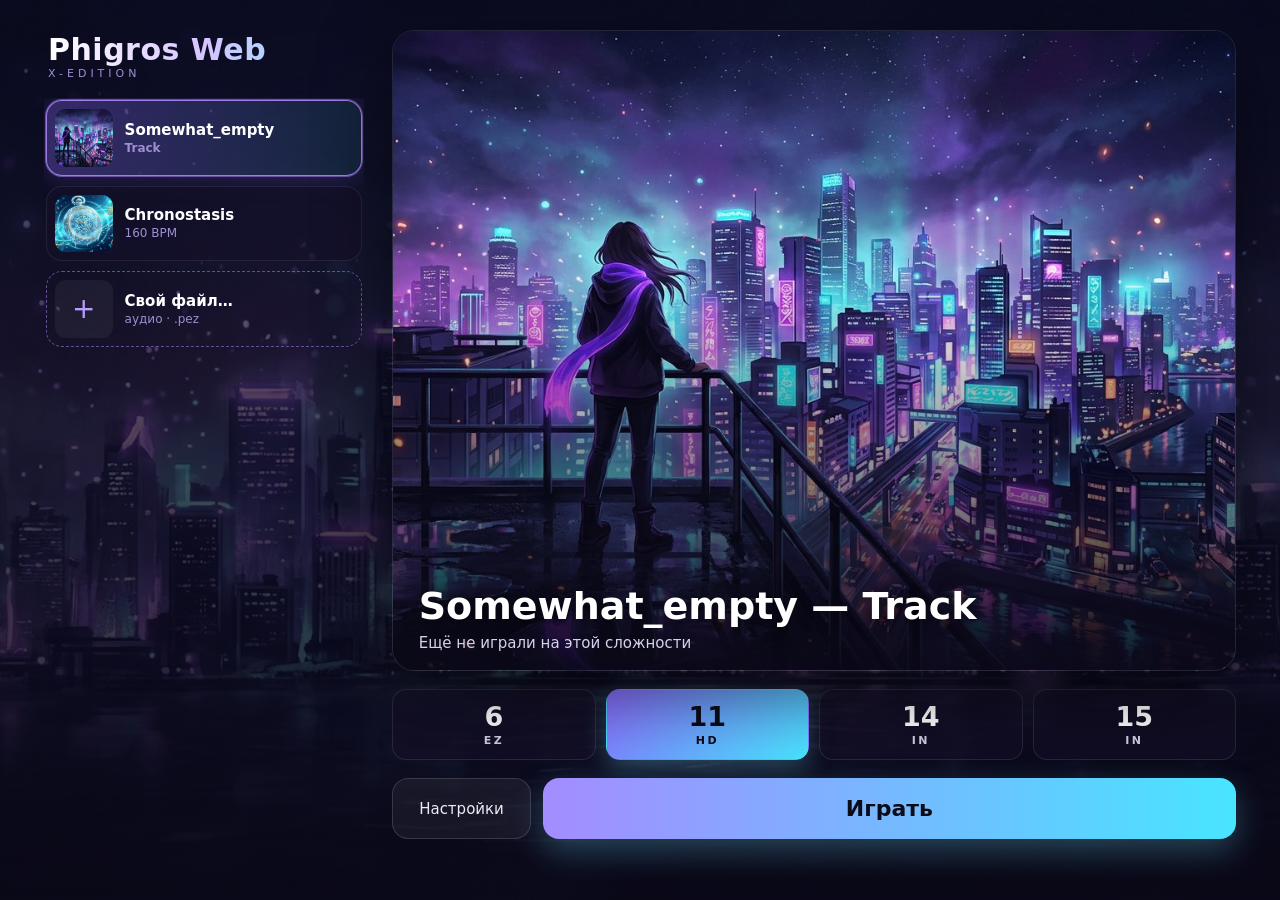
==== index.html @ 01b4811a "Импорт .pez с устройства: чарт из файла, обложка и название, одна сложность из файла" ====
<!DOCTYPE html>
<html lang="ru">
<head>
  <meta charset="utf-8">
  <meta name="viewport" content="width=device-width, initial-scale=1, maximum-scale=1, user-scalable=no, viewport-fit=cover">
  <meta name="theme-color" content="#0c0b18">
  <title>Phigros Web · X-Edition</title>
  <link rel="stylesheet" href="style.css">
</head>
<body>
  <canvas id="game"></canvas>

  <div id="hud">
    <div id="progress"></div>
    <button id="pause-btn" type="button" aria-label="Пауза">||</button>
    <div id="combo-box"><div id="combo">0</div><div id="combo-label">COMBO</div></div>
    <div id="score">0000000</div>
    <div id="track-name"></div>
    <div id="diff-name"></div>
  </div>

  <section id="menu" class="screen">
    <div class="m-wrap">
      <aside class="m-list">
        <div class="m-brand">
          <div class="m-title">Phigros Web</div>
          <div class="m-sub">X-Edition</div>
        </div>
        <div class="m-tracks">
          <button class="track-btn m-track" type="button" data-track="track">
            <img src="assets/cover-track.jpg" alt="">
            <span><b>Somewhat_empty</b><small>Track</small></span>
          </button>
          <button class="track-btn m-track" type="button" data-track="chrono">
            <img src="assets/cover-chrono.jpg" alt="">
            <span><b>Chronostasis</b><small>160 BPM</small></span>
          </button>
          <button id="custom-btn" class="m-track m-custom" type="button">
            <span class="m-plus">+</span>
            <span><b id="custom-name">Свой файл…</b><small>аудио · .pez</small></span>
          </button>
          <input id="file" type="file" accept="audio/mpeg,audio/mp4,audio/x-m4a,audio/ogg,audio/wav,audio/flac,audio/aac,.m4a,.mp3,.ogg,.wav,.flac,.pez" hidden>
        </div>
      </aside>

      <main class="m-main">
        <div class="m-card">
          <img id="menu-cover" alt="">
          <div class="m-card-info">
            <div id="menu-trackname" class="m-name"></div>
            <div id="menu-best" class="m-best"></div>
          </div>
        </div>
        <div class="m-diffs">
          <button class="diff-btn" type="button" data-diff="EZ"><b>6</b><span>EZ</span></button>
          <button class="diff-btn" type="button" data-diff="HD"><b>11</b><span>HD</span></button>
          <button class="diff-btn" type="button" data-diff="IN14"><b>14</b><span>IN</span></button>
          <button class="diff-btn" type="button" data-diff="IN15"><b>15</b><span>IN</span></button>
        </div>
        <div class="m-actions">
          <button id="settings-btn" class="m-ghost" type="button">Настройки</button>
          <button id="play-btn" class="m-play" type="button">Играть</button>
        </div>
        <div id="status"></div>
      </main>

      <aside id="settings" class="m-settings">
        <div class="m-set-head">
          <span>Настройки</span>
          <button id="settings-close" class="m-ghost" type="button">Готово</button>
        </div>
        <label class="slider">Скорость нот <span id="flow-val"></span>
          <input id="flow" type="range" min="0.6" max="1.8" step="0.1">
        </label>
        <label class="slider">Задержка звука <span id="offset-val"></span>
          <input id="offset" type="range" min="-150" max="150" step="5">
        </label>
        <div class="toggles">
          <label><input id="sfx" type="checkbox"> Звук ударов</label>
          <label><input id="rotation" type="checkbox"> Вращение линии</label>
          <label><input id="autoplay" type="checkbox"> AutoPlay (φ Демо)</label>
        </div>
      </aside>
    </div>
  </section>

  <section id="pause" class="screen hidden">
    <div class="panel small">
      <h2>Пауза</h2>
      <button id="resume" class="play" type="button">Продолжить</button>
      <button id="restart" class="chip wide" type="button">Переиграть</button>
      <button id="quit" class="chip wide" type="button">В меню</button>
    </div>
  </section>

  <section id="result" class="screen hidden">
    <div class="r-wrap">
      <div class="r-left">
        <img id="res-cover" alt="">
        <div id="res-track" class="r-track"></div>
      </div>
      <div class="r-right">
        <div class="r-top">
          <div id="res-rank">F</div>
          <div class="r-score-box">
            <div id="res-score">0000000</div>
            <div id="res-newbest" class="r-newbest"></div>
          </div>
        </div>
        <div class="r-stats">
          <div class="r-stat"><span>Accuracy</span><b id="res-acc">0.00%</b></div>
          <div class="r-stat"><span>Max Combo</span><b id="res-combo">0</b></div>
        </div>
        <div class="r-judge">
          <div><span>Perfect</span><b id="res-p">0</b></div>
          <div><span>Good</span><b id="res-g">0</b></div>
          <div><span>Bad</span><b id="res-b">0</b></div>
          <div><span>Miss</span><b id="res-m">0</b></div>
        </div>
        <div class="r-el"><span>Early <b id="res-early">0</b></span><span>Late <b id="res-late">0</b></span></div>
        <div class="r-actions">
          <button id="res-menu" class="m-ghost" type="button">В меню</button>
          <button id="res-replay" class="m-play" type="button">Переиграть</button>
        </div>
      </div>
    </div>
  </section>

  <section id="loading" class="screen hidden">
    <div class="panel small">
      <h2>Загрузка</h2>
      <div class="sub" id="load-track"></div>
      <div id="load-msg">Загрузка трека…</div>
      <div class="load-bar"><div id="load-fill"></div></div>
    </div>
  </section>
  <script src="game.js"></script>
</body>
</html>
---- style.css ----
*{box-sizing:border-box}
html,body{margin:0;height:100%;background:#0c0b18;color:#eee;font-family:system-ui,-apple-system,"Segoe UI",Roboto,sans-serif;overflow:hidden;-webkit-user-select:none;user-select:none;-webkit-tap-highlight-color:transparent}
.hidden{display:none !important}
#game{position:fixed;left:0;top:0;width:100vw;height:100vh;display:none;touch-action:none}
body.playing #game{display:block}
#hud{position:fixed;inset:0;display:none;pointer-events:none}
body.playing #hud{display:block}
#progress{position:absolute;left:0;top:0;height:4px;width:100%;background:linear-gradient(90deg,#b48cff,#48e5ff);transform-origin:left;transform:scaleX(0)}
#pause-btn{position:absolute;left:12px;top:14px;pointer-events:auto;width:44px;height:44px;border:0;border-radius:12px;background:rgba(255,255,255,.08);color:#fff;font-size:20px;font-weight:700;letter-spacing:-2px;cursor:pointer}
#combo-box{position:absolute;left:50%;top:14%;transform:translate(-50%,-50%);text-align:center;opacity:0;transition:opacity .2s}
#combo-box.show{opacity:1}
#combo{font-size:54px;font-weight:800;color:#fff;text-shadow:0 0 14px rgba(72,229,255,.6)}
#combo-label{font-size:12px;letter-spacing:4px;color:#bfc7ff}
#score{position:absolute;right:14px;top:12px;font-variant-numeric:tabular-nums;font-size:24px;font-weight:700;color:#fff}
#track-name{position:absolute;left:14px;bottom:12px;font-size:14px;color:#d8d8f0}
#diff-name{position:absolute;right:14px;bottom:12px;font-size:14px;color:#ececff;font-weight:600}
.screen{position:fixed;inset:0;display:flex;padding:16px;overflow-y:auto;background:linear-gradient(rgba(10,8,22,.55),rgba(10,8,22,.88)),url(assets/bg.jpg) center/cover no-repeat}
#pause{background:rgba(8,7,16,.72)}
.panel{margin:auto;width:100%;max-width:420px;background:rgba(255,255,255,.05);border:1px solid rgba(180,140,255,.25);border-radius:20px;padding:20px;backdrop-filter:blur(8px)}
.panel.small{max-width:300px;text-align:center}
h1{margin:0;font-size:30px;letter-spacing:1px}
h2{margin:0 0 12px}
.sub{margin:4px 0 16px;color:#b9a6ff;font-size:14px}
.block{margin:14px 0}
.label{font-size:12px;letter-spacing:2px;text-transform:uppercase;color:#9d8fd0;margin-bottom:8px}
.row{display:flex;flex-wrap:wrap;gap:8px}
.chip{background:rgba(255,255,255,.08);color:#eee;border:1px solid rgba(255,255,255,.14);border-radius:999px;padding:9px 14px;font-size:14px;cursor:pointer}
.chip.on{background:#b48cff;color:#120c24;border-color:#b48cff;font-weight:700}
.chip.wide{display:block;width:100%;margin-top:8px}
.play{display:block;width:100%;margin-top:16px;padding:14px;border:0;border-radius:14px;background:linear-gradient(90deg,#8f6bff,#48e5ff);color:#0c0b18;font-size:17px;font-weight:800;cursor:pointer}
.play:disabled{opacity:.5}
.slider{display:block;margin:10px 0;font-size:14px;color:#ddd}
.slider span{float:right;color:#b9a6ff}
.slider input{display:block;width:100%;margin-top:6px}
.toggles label{display:block;margin:8px 0;font-size:15px}
#status{min-height:20px;margin-top:10px;font-size:13px;color:#ffe07d;text-align:center}
.grid{display:grid;grid-template-columns:1fr auto;gap:6px 12px;margin:14px 0;font-size:15px}
.grid div:nth-child(odd){color:#9d8fd0}
.grid div:nth-child(even){text-align:right;font-variant-numeric:tabular-nums}
#res-track{text-align:center}
#res-rank{font-size:90px;font-weight:900;text-align:center;line-height:1.1;text-shadow:0 0 24px rgba(255,255,255,.3)}
#res-score{text-align:center;font-size:30px;font-weight:800;font-variant-numeric:tabular-nums}

.load-bar{margin-top:14px;height:6px;border-radius:3px;background:rgba(255,255,255,.12);overflow:hidden}
#load-fill{height:100%;width:0;background:linear-gradient(90deg,#a98bff,#48e5ff);transition:width .35s ease}

.panel{position:relative;max-width:520px;padding:28px 28px 24px;border-radius:22px;background:linear-gradient(160deg,rgba(30,24,58,.82),rgba(12,10,26,.86));box-shadow:0 30px 80px rgba(0,0,0,.55),inset 0 1px 0 rgba(255,255,255,.07);backdrop-filter:blur(12px);-webkit-backdrop-filter:blur(12px);border:0}
.panel::before{content:"";position:absolute;inset:0;border-radius:22px;padding:1px;background:linear-gradient(135deg,rgba(180,140,255,.75),rgba(72,229,255,.12) 50%,rgba(180,140,255,.45));-webkit-mask:linear-gradient(#000 0 0) content-box,linear-gradient(#000 0 0);-webkit-mask-composite:xor;mask-composite:exclude;pointer-events:none}
.panel.small{max-width:340px}
h1{font-size:34px;font-weight:800;letter-spacing:.5px;background:linear-gradient(90deg,#ffffff,#d6c4ff 50%,#7fe9ff);-webkit-background-clip:text;background-clip:text;color:transparent}
.sub{margin:2px 0 18px;font-size:11px;letter-spacing:3px;text-transform:uppercase;color:#9d8fd0}
.label{margin-bottom:10px;font-size:11px;letter-spacing:2.5px;color:#8f80c4}
.track-btn{display:block;width:100%;text-align:left;padding:12px 16px;border-radius:14px;background:rgba(255,255,255,.04);border:1px solid rgba(255,255,255,.1);font-size:15px;color:#e8e6f5;transition:background .18s,border-color .18s,transform .12s}
.track-btn:hover{background:rgba(255,255,255,.08)}
.track-btn.on{background:linear-gradient(90deg,rgba(143,107,255,.38),rgba(72,229,255,.12));border-color:rgba(180,140,255,.85);color:#fff;font-weight:700;box-shadow:0 0 22px rgba(143,107,255,.22)}
.row{gap:10px}
#custom-btn{background:transparent;border-style:dashed;border-color:rgba(180,140,255,.5);color:#cfc2ff}
.diff-btn{flex:1 1 0;min-width:0;padding:11px 6px;border-radius:12px;text-align:center;font-weight:600;background:rgba(255,255,255,.05);border:1px solid rgba(255,255,255,.1)}
.diff-btn.on{background:linear-gradient(90deg,#9b7bff,#6fe3ff);border-color:transparent;color:#0c0b18;font-weight:800;box-shadow:0 6px 20px rgba(111,227,255,.25)}
.chip.on{background:linear-gradient(90deg,#9b7bff,#6fe3ff);color:#0c0b18}
.slider{margin:14px 0 12px;font-size:14px;color:#d7d3ea}
.slider span{font-weight:700;font-variant-numeric:tabular-nums}
input[type=range]{-webkit-appearance:none;appearance:none;height:6px;border-radius:3px;background:rgba(255,255,255,.14);outline:none;margin-top:12px;cursor:pointer}
input[type=range]::-webkit-slider-thumb{-webkit-appearance:none;appearance:none;width:18px;height:18px;border-radius:50%;background:#fff;box-shadow:0 0 0 4px rgba(143,107,255,.35),0 2px 8px rgba(0,0,0,.4)}
input[type=range]::-moz-range-thumb{width:18px;height:18px;border:0;border-radius:50%;background:#fff;box-shadow:0 0 0 4px rgba(143,107,255,.35)}
input[type=range]:focus-visible{box-shadow:0 0 0 3px rgba(111,227,255,.5)}
.toggles label{display:flex;align-items:center;gap:12px;margin:12px 0;font-size:15px;color:#e4e0f5;cursor:pointer}
.toggles input[type=checkbox]{-webkit-appearance:none;appearance:none;position:relative;flex:0 0 auto;width:44px;height:24px;margin:0;border-radius:12px;background:rgba(255,255,255,.16);cursor:pointer;transition:background .2s}
.toggles input[type=checkbox]::before{content:"";position:absolute;top:3px;left:3px;width:18px;height:18px;border-radius:50%;background:#fff;box-shadow:0 2px 6px rgba(0,0,0,.35);transition:transform .2s}
.toggles input[type=checkbox]:checked{background:linear-gradient(90deg,#8f6bff,#48e5ff)}
.toggles input[type=checkbox]:checked::before{transform:translateX(20px)}
.play{margin-top:20px;padding:16px;border-radius:16px;font-size:17px;letter-spacing:.5px;box-shadow:0 12px 32px rgba(111,227,255,.28),0 0 0 1px rgba(255,255,255,.08) inset;transition:transform .12s,filter .15s,box-shadow .2s}
.play:hover{filter:brightness(1.07);box-shadow:0 14px 40px rgba(111,227,255,.38)}
.play:active{transform:translateY(1px) scale(.99)}
button:focus-visible,input:focus-visible{outline:2px solid #6fe3ff;outline-offset:2px}
#status{font-size:13px}
.screen{padding:20px}

#menu,#result{padding:0}
#menu .m-wrap{position:relative;display:flex;gap:clamp(12px,2.2vw,30px);width:100%;height:100%;padding:clamp(14px,3.4vh,30px) clamp(16px,3.6vw,44px);box-sizing:border-box;min-height:0}
.m-list{flex:0 0 clamp(210px,25vw,330px);display:flex;flex-direction:column;gap:12px;min-height:0}
.m-brand{padding:2px 4px 6px}
.m-title{font-size:clamp(22px,2.6vw,30px);font-weight:800;letter-spacing:.5px;background:linear-gradient(90deg,#ffffff,#d6c4ff 50%,#7fe9ff);-webkit-background-clip:text;background-clip:text;color:transparent}
.m-sub{font-size:11px;letter-spacing:4px;text-transform:uppercase;color:#9d8fd0}
.m-tracks{display:flex;flex-direction:column;gap:10px;overflow-y:auto;min-height:0;padding:2px}
.m-track{display:flex;align-items:center;gap:12px;width:100%;padding:8px;border-radius:16px;text-align:left;font:inherit;color:#e8e6f5;background:rgba(20,16,40,.6);border:1px solid rgba(255,255,255,.08);cursor:pointer;transition:border-color .2s,box-shadow .2s,background .2s}
.m-track img{width:clamp(52px,6.4vh,68px);height:clamp(52px,6.4vh,68px);flex:0 0 auto;object-fit:cover;border-radius:11px}
.m-track b{display:block;font-size:15px;font-weight:700;color:#fff}
.m-track small{display:block;margin-top:2px;font-size:12px;color:#9d8fd0}
.m-track.on{border-color:rgba(180,140,255,.85);box-shadow:0 0 0 1px rgba(180,140,255,.5),0 0 26px rgba(143,107,255,.28);background:linear-gradient(90deg,rgba(143,107,255,.32),rgba(72,229,255,.1))}
.m-custom{border-style:dashed;border-color:rgba(180,140,255,.45);background:transparent}
.m-plus{width:clamp(52px,6.4vh,68px);height:clamp(52px,6.4vh,68px);flex:0 0 auto;display:flex;align-items:center;justify-content:center;border-radius:11px;font-size:28px;color:#b89cff;background:rgba(255,255,255,.05)}
.m-main{flex:1;min-width:0;display:flex;flex-direction:column;gap:clamp(10px,2vh,18px);min-height:0}
.m-card{position:relative;flex:1 1 auto;min-height:90px;border-radius:22px;overflow:hidden;border:1px solid rgba(255,255,255,.1);box-shadow:0 24px 70px rgba(0,0,0,.5)}
.m-card>img{position:absolute;inset:0;width:100%;height:100%;object-fit:cover}
.m-card::after{content:"";position:absolute;inset:0;background:linear-gradient(180deg,rgba(10,8,22,0) 38%,rgba(10,8,22,.92) 100%)}
.m-card-info{position:absolute;left:clamp(14px,2vw,26px);right:clamp(14px,2vw,26px);bottom:clamp(12px,2vh,20px);z-index:1}
.m-name{font-size:clamp(22px,3.2vw,38px);font-weight:800;color:#fff;text-shadow:0 2px 18px rgba(0,0,0,.6);line-height:1.15}
.m-best{margin-top:6px;font-size:clamp(12px,1.6vw,15px);color:#d6d2ea;font-variant-numeric:tabular-nums}
.m-diffs{display:flex;gap:10px}
.m-diffs .diff-btn{flex:1 1 0;display:flex;flex-direction:column;align-items:center;gap:2px;padding:clamp(8px,1.4vh,12px) 6px;border-radius:14px;background:rgba(20,16,40,.6);border:1px solid rgba(255,255,255,.1);color:#cfcde0;cursor:pointer;font:inherit}
.m-diffs .diff-btn b{font-size:clamp(20px,3vh,28px);font-weight:800;color:#fff;line-height:1.1}
.m-diffs .diff-btn span{font-size:11px;letter-spacing:2.5px;font-weight:700}
.m-diffs .diff-btn.on{background:linear-gradient(135deg,#8a6cff,#48e5ff);border-color:transparent;color:#0c0b18;box-shadow:0 8px 24px rgba(111,227,255,.28)}
.m-diffs .diff-btn.on b{color:#0c0b18}
.m-actions{display:flex;gap:12px;align-items:stretch}
.m-play{flex:1;padding:clamp(12px,2.2vh,18px);border:0;border-radius:16px;font:inherit;font-size:clamp(17px,2.2vw,22px);font-weight:800;color:#0c0b18;background:linear-gradient(90deg,#a48cff,#48e5ff);box-shadow:0 12px 32px rgba(111,227,255,.28);cursor:pointer}
.m-play:disabled{opacity:.55}
.m-ghost{flex:0 0 auto;padding:0 clamp(16px,2.2vw,26px);border-radius:16px;border:1px solid rgba(255,255,255,.14);background:rgba(255,255,255,.05);color:#ececf5;font:inherit;font-size:15px;cursor:pointer}
#menu #status{min-height:1em;margin:0;font-size:13px;color:#ffb3c1}
.m-settings{position:absolute;top:0;right:0;bottom:0;width:min(380px,82%);display:none;flex-direction:column;gap:14px;padding:clamp(18px,3vh,28px) 24px;overflow-y:auto;background:rgba(14,11,28,.97);border-left:1px solid rgba(180,140,255,.22);box-shadow:-20px 0 60px rgba(0,0,0,.5);z-index:5}
#menu.settings-open .m-settings{display:flex}
.m-set-head{display:flex;justify-content:space-between;align-items:center;font-size:20px;font-weight:800;color:#fff;margin-bottom:6px}
.m-settings .slider{margin:6px 0}
.m-settings .toggles label{margin:10px 0}
#result .r-wrap{display:flex;gap:clamp(16px,3vw,44px);width:100%;height:100%;padding:clamp(14px,3.4vh,30px) clamp(16px,3.6vw,44px);box-sizing:border-box;min-height:0}
.r-left{position:relative;flex:0 0 clamp(260px,42%,560px);min-height:0;border-radius:22px;overflow:hidden;border:1px solid rgba(255,255,255,.1);box-shadow:0 24px 70px rgba(0,0,0,.5)}
.r-left>img{position:absolute;inset:0;width:100%;height:100%;object-fit:cover}
.r-left::after{content:"";position:absolute;inset:0;background:linear-gradient(180deg,rgba(10,8,22,0) 45%,rgba(10,8,22,.9) 100%)}
#result .r-track{position:absolute;left:clamp(14px,2vw,26px);right:clamp(14px,2vw,26px);bottom:clamp(12px,2vh,20px);z-index:1;font-size:clamp(18px,2.6vw,30px);font-weight:800;color:#fff;line-height:1.2;text-shadow:0 2px 16px rgba(0,0,0,.6)}
.r-right{flex:1;min-width:0;display:flex;flex-direction:column;justify-content:center;gap:clamp(10px,2.2vh,18px)}
.r-top{display:flex;align-items:center;gap:clamp(16px,3vw,40px)}
#result #res-rank{flex:0 0 auto;font-size:clamp(70px,20vh,150px);font-weight:900;line-height:.92;text-align:center;text-shadow:0 0 34px currentColor}
.r-score-box{min-width:0}
#result #res-score{font-size:clamp(30px,7.4vh,68px);font-weight:800;color:#fff;font-variant-numeric:tabular-nums;line-height:1;text-align:left}
.r-newbest{margin-top:8px;font-size:clamp(11px,1.5vw,14px);letter-spacing:1px;color:#9ef0ff;font-variant-numeric:tabular-nums}
.r-stats{display:grid;grid-template-columns:1fr 1fr;gap:10px}
.r-stat{display:flex;justify-content:space-between;align-items:center;padding:clamp(8px,1.6vh,14px) 16px;border-radius:14px;background:rgba(20,16,40,.7);border:1px solid rgba(255,255,255,.08)}
.r-stat span{font-size:14px;color:#b9b7cc}
.r-stat b{font-size:clamp(18px,3vh,24px);color:#fff;font-variant-numeric:tabular-nums}
.r-judge{display:grid;grid-template-columns:repeat(4,1fr);gap:10px}
.r-judge div{padding:clamp(7px,1.4vh,12px) 6px;text-align:center;border-radius:14px;background:rgba(20,16,40,.7);border:1px solid rgba(255,255,255,.08)}
.r-judge span{display:block;font-size:11px;letter-spacing:1.5px;text-transform:uppercase;color:#9d8fd0}
.r-judge b{font-size:clamp(18px,3vh,24px);color:#fff;font-variant-numeric:tabular-nums}
.r-el{display:flex;gap:20px;font-size:14px;color:#b9b7cc}
.r-el b{color:#fff;font-variant-numeric:tabular-nums}
.r-actions{display:flex;gap:12px;align-items:stretch}
@media (orientation:portrait){
  #menu .m-wrap,#result .r-wrap{flex-direction:column;overflow-y:auto}
  .m-list{flex:0 0 auto}
  .m-tracks{flex-direction:row;overflow-x:auto}
  .m-track{width:auto;min-width:200px}
  .m-card{min-height:200px}
  .r-left{flex:0 0 auto;height:34vh}
  .m-settings{width:100%}
}
.diff-btn:disabled{opacity:.35;pointer-events:none}
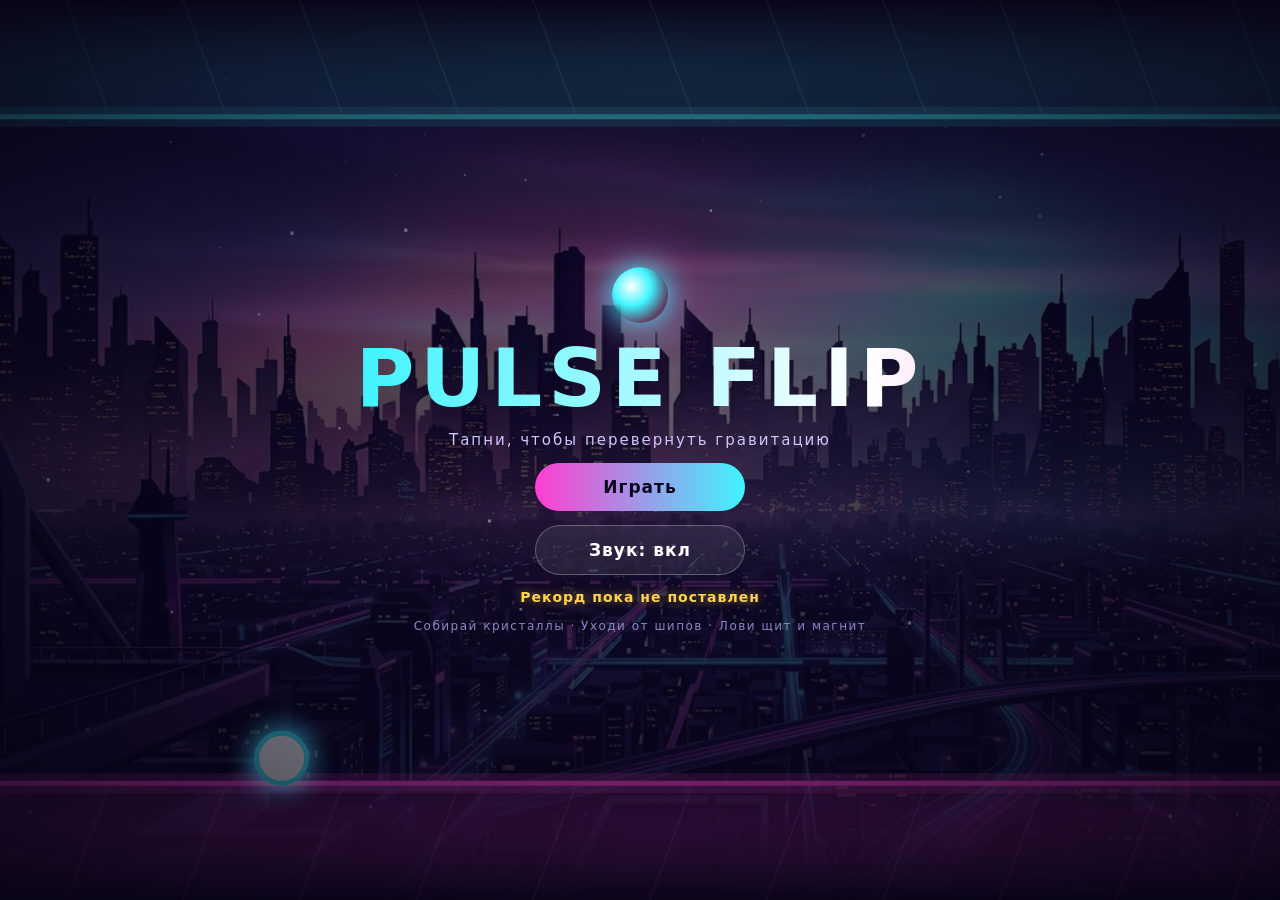
==== commit 42ce9690: "Новая игра Pulse Flip: гравитационный раннер, частицы и звук; сборка APK и Pages без .pez" ====
--- a/index.html
+++ b/index.html
@@ -2,138 +2,65 @@
 <html lang="ru">
 <head>
   <meta charset="utf-8">
-  <meta name="viewport" content="width=device-width, initial-scale=1, maximum-scale=1, user-scalable=no, viewport-fit=cover">
-  <meta name="theme-color" content="#0c0b18">
-  <title>Phigros Web · X-Edition</title>
+  <meta name="viewport" content="width=device-width, initial-scale=1, viewport-fit=cover, user-scalable=no">
+  <meta name="theme-color" content="#0b0620">
+  <title>Pulse Flip</title>
   <link rel="stylesheet" href="style.css">
 </head>
 <body>
-  <canvas id="game"></canvas>
+  <div id="app">
+    <canvas id="game"></canvas>
 
-  <div id="hud">
-    <div id="progress"></div>
-    <button id="pause-btn" type="button" aria-label="Пауза">||</button>
-    <div id="combo-box"><div id="combo">0</div><div id="combo-label">COMBO</div></div>
-    <div id="score">0000000</div>
-    <div id="track-name"></div>
-    <div id="diff-name"></div>
-  </div>
-
-  <section id="menu" class="screen">
-    <div class="m-wrap">
-      <aside class="m-list">
-        <div class="m-brand">
-          <div class="m-title">Phigros Web</div>
-          <div class="m-sub">X-Edition</div>
-        </div>
-        <div class="m-tracks">
-          <button class="track-btn m-track" type="button" data-track="track">
-            <img src="assets/cover-track.jpg" alt="">
-            <span><b>Somewhat_empty</b><small>Track</small></span>
-          </button>
-          <button class="track-btn m-track" type="button" data-track="chrono">
-            <img src="assets/cover-chrono.jpg" alt="">
-            <span><b>Chronostasis</b><small>160 BPM</small></span>
-          </button>
-          <button id="custom-btn" class="m-track m-custom" type="button">
-            <span class="m-plus">+</span>
-            <span><b id="custom-name">Свой файл…</b><small>аудио · .pez</small></span>
-          </button>
-          <input id="file" type="file" accept="audio/mpeg,audio/mp4,audio/x-m4a,audio/ogg,audio/wav,audio/flac,audio/aac,.m4a,.mp3,.ogg,.wav,.flac,.pez" hidden>
-        </div>
-      </aside>
-
-      <main class="m-main">
-        <div class="m-card">
-          <img id="menu-cover" alt="">
-          <div class="m-card-info">
-            <div id="menu-trackname" class="m-name"></div>
-            <div id="menu-best" class="m-best"></div>
-          </div>
-        </div>
-        <div class="m-diffs">
-          <button class="diff-btn" type="button" data-diff="EZ"><b>6</b><span>EZ</span></button>
-          <button class="diff-btn" type="button" data-diff="HD"><b>11</b><span>HD</span></button>
-          <button class="diff-btn" type="button" data-diff="IN14"><b>14</b><span>IN</span></button>
-          <button class="diff-btn" type="button" data-diff="IN15"><b>15</b><span>IN</span></button>
-        </div>
-        <div class="m-actions">
-          <button id="settings-btn" class="m-ghost" type="button">Настройки</button>
-          <button id="play-btn" class="m-play" type="button">Играть</button>
-        </div>
-        <div id="status"></div>
-      </main>
-
-      <aside id="settings" class="m-settings">
-        <div class="m-set-head">
-          <span>Настройки</span>
-          <button id="settings-close" class="m-ghost" type="button">Готово</button>
-        </div>
-        <label class="slider">Скорость нот <span id="flow-val"></span>
-          <input id="flow" type="range" min="0.6" max="1.8" step="0.1">
-        </label>
-        <label class="slider">Задержка звука <span id="offset-val"></span>
-          <input id="offset" type="range" min="-150" max="150" step="5">
-        </label>
-        <div class="toggles">
-          <label><input id="sfx" type="checkbox"> Звук ударов</label>
-          <label><input id="rotation" type="checkbox"> Вращение линии</label>
-          <label><input id="autoplay" type="checkbox"> AutoPlay (φ Демо)</label>
-        </div>
-      </aside>
-    </div>
-  </section>
-
-  <section id="pause" class="screen hidden">
-    <div class="panel small">
-      <h2>Пауза</h2>
-      <button id="resume" class="play" type="button">Продолжить</button>
-      <button id="restart" class="chip wide" type="button">Переиграть</button>
-      <button id="quit" class="chip wide" type="button">В меню</button>
-    </div>
-  </section>
-
-  <section id="result" class="screen hidden">
-    <div class="r-wrap">
-      <div class="r-left">
-        <img id="res-cover" alt="">
-        <div id="res-track" class="r-track"></div>
-      </div>
-      <div class="r-right">
-        <div class="r-top">
-          <div id="res-rank">F</div>
-          <div class="r-score-box">
-            <div id="res-score">0000000</div>
-            <div id="res-newbest" class="r-newbest"></div>
-          </div>
-        </div>
-        <div class="r-stats">
-          <div class="r-stat"><span>Accuracy</span><b id="res-acc">0.00%</b></div>
-          <div class="r-stat"><span>Max Combo</span><b id="res-combo">0</b></div>
-        </div>
-        <div class="r-judge">
-          <div><span>Perfect</span><b id="res-p">0</b></div>
-          <div><span>Good</span><b id="res-g">0</b></div>
-          <div><span>Bad</span><b id="res-b">0</b></div>
-          <div><span>Miss</span><b id="res-m">0</b></div>
-        </div>
-        <div class="r-el"><span>Early <b id="res-early">0</b></span><span>Late <b id="res-late">0</b></span></div>
-        <div class="r-actions">
-          <button id="res-menu" class="m-ghost" type="button">В меню</button>
-          <button id="res-replay" class="m-play" type="button">Переиграть</button>
+    <div id="hud">
+      <div class="score">
+        <span id="score">0</span>
+        <span id="mult">x1</span>
+        <div class="status">
+          <span id="shield-ind" class="chip">ЩИТ</span>
+          <span id="magnet-ind" class="chip">МАГНИТ</span>
         </div>
       </div>
+      <button id="pause-btn" class="icon-btn" type="button" aria-label="Пауза">II</button>
     </div>
-  </section>
 
-  <section id="loading" class="screen hidden">
-    <div class="panel small">
-      <h2>Загрузка</h2>
-      <div class="sub" id="load-track"></div>
-      <div id="load-msg">Загрузка трека…</div>
-      <div class="load-bar"><div id="load-fill"></div></div>
+    <section id="menu" class="screen show">
+      <div class="title">
+        <div class="orb"></div>
+        <h1>PULSE FLIP</h1>
+        <p>Тапни, чтобы перевернуть гравитацию</p>
+      </div>
+      <button id="play-btn" class="btn primary" type="button">Играть</button>
+      <button id="sound-btn" class="btn" type="button">Звук: вкл</button>
+      <p id="menu-best" class="best"></p>
+      <p class="rules">Собирай кристаллы · Уходи от шипов · Лови щит и магнит</p>
+    </section>
+
+    <section id="pause" class="screen">
+      <h2>Пауза</h2>
+      <button id="resume-btn" class="btn primary" type="button">Продолжить</button>
+      <button id="pause-menu-btn" class="btn" type="button">В меню</button>
+    </section>
+
+    <section id="over" class="screen">
+      <h2>Конец полёта</h2>
+      <div class="over-score">
+        <b id="over-score">0</b>
+        <span id="over-note"></span>
+      </div>
+      <div class="stats">
+        <div><span>Кристаллы</span><b id="over-gems">0</b></div>
+        <div><span>Макс. комбо</span><b id="over-combo">x0</b></div>
+        <div><span>Близко</span><b id="over-near">0</b></div>
+      </div>
+      <button id="retry-btn" class="btn primary" type="button">Ещё раз</button>
+      <button id="over-menu-btn" class="btn" type="button">В меню</button>
+    </section>
+
+    <div id="rotate">
+      <div class="phone"></div>
+      <p>Поверни телефон горизонтально</p>
     </div>
-  </section>
+  </div>
   <script src="game.js"></script>
 </body>
 </html>
--- a/style.css
+++ b/style.css
@@ -1,147 +1,46 @@
-*{box-sizing:border-box}
-html,body{margin:0;height:100%;background:#0c0b18;color:#eee;font-family:system-ui,-apple-system,"Segoe UI",Roboto,sans-serif;overflow:hidden;-webkit-user-select:none;user-select:none;-webkit-tap-highlight-color:transparent}
-.hidden{display:none !important}
-#game{position:fixed;left:0;top:0;width:100vw;height:100vh;display:none;touch-action:none}
-body.playing #game{display:block}
-#hud{position:fixed;inset:0;display:none;pointer-events:none}
-body.playing #hud{display:block}
-#progress{position:absolute;left:0;top:0;height:4px;width:100%;background:linear-gradient(90deg,#b48cff,#48e5ff);transform-origin:left;transform:scaleX(0)}
-#pause-btn{position:absolute;left:12px;top:14px;pointer-events:auto;width:44px;height:44px;border:0;border-radius:12px;background:rgba(255,255,255,.08);color:#fff;font-size:20px;font-weight:700;letter-spacing:-2px;cursor:pointer}
-#combo-box{position:absolute;left:50%;top:14%;transform:translate(-50%,-50%);text-align:center;opacity:0;transition:opacity .2s}
-#combo-box.show{opacity:1}
-#combo{font-size:54px;font-weight:800;color:#fff;text-shadow:0 0 14px rgba(72,229,255,.6)}
-#combo-label{font-size:12px;letter-spacing:4px;color:#bfc7ff}
-#score{position:absolute;right:14px;top:12px;font-variant-numeric:tabular-nums;font-size:24px;font-weight:700;color:#fff}
-#track-name{position:absolute;left:14px;bottom:12px;font-size:14px;color:#d8d8f0}
-#diff-name{position:absolute;right:14px;bottom:12px;font-size:14px;color:#ececff;font-weight:600}
-.screen{position:fixed;inset:0;display:flex;padding:16px;overflow-y:auto;background:linear-gradient(rgba(10,8,22,.55),rgba(10,8,22,.88)),url(assets/bg.jpg) center/cover no-repeat}
-#pause{background:rgba(8,7,16,.72)}
-.panel{margin:auto;width:100%;max-width:420px;background:rgba(255,255,255,.05);border:1px solid rgba(180,140,255,.25);border-radius:20px;padding:20px;backdrop-filter:blur(8px)}
-.panel.small{max-width:300px;text-align:center}
-h1{margin:0;font-size:30px;letter-spacing:1px}
-h2{margin:0 0 12px}
-.sub{margin:4px 0 16px;color:#b9a6ff;font-size:14px}
-.block{margin:14px 0}
-.label{font-size:12px;letter-spacing:2px;text-transform:uppercase;color:#9d8fd0;margin-bottom:8px}
-.row{display:flex;flex-wrap:wrap;gap:8px}
-.chip{background:rgba(255,255,255,.08);color:#eee;border:1px solid rgba(255,255,255,.14);border-radius:999px;padding:9px 14px;font-size:14px;cursor:pointer}
-.chip.on{background:#b48cff;color:#120c24;border-color:#b48cff;font-weight:700}
-.chip.wide{display:block;width:100%;margin-top:8px}
-.play{display:block;width:100%;margin-top:16px;padding:14px;border:0;border-radius:14px;background:linear-gradient(90deg,#8f6bff,#48e5ff);color:#0c0b18;font-size:17px;font-weight:800;cursor:pointer}
-.play:disabled{opacity:.5}
-.slider{display:block;margin:10px 0;font-size:14px;color:#ddd}
-.slider span{float:right;color:#b9a6ff}
-.slider input{display:block;width:100%;margin-top:6px}
-.toggles label{display:block;margin:8px 0;font-size:15px}
-#status{min-height:20px;margin-top:10px;font-size:13px;color:#ffe07d;text-align:center}
-.grid{display:grid;grid-template-columns:1fr auto;gap:6px 12px;margin:14px 0;font-size:15px}
-.grid div:nth-child(odd){color:#9d8fd0}
-.grid div:nth-child(even){text-align:right;font-variant-numeric:tabular-nums}
-#res-track{text-align:center}
-#res-rank{font-size:90px;font-weight:900;text-align:center;line-height:1.1;text-shadow:0 0 24px rgba(255,255,255,.3)}
-#res-score{text-align:center;font-size:30px;font-weight:800;font-variant-numeric:tabular-nums}
-
-.load-bar{margin-top:14px;height:6px;border-radius:3px;background:rgba(255,255,255,.12);overflow:hidden}
-#load-fill{height:100%;width:0;background:linear-gradient(90deg,#a98bff,#48e5ff);transition:width .35s ease}
-
-.panel{position:relative;max-width:520px;padding:28px 28px 24px;border-radius:22px;background:linear-gradient(160deg,rgba(30,24,58,.82),rgba(12,10,26,.86));box-shadow:0 30px 80px rgba(0,0,0,.55),inset 0 1px 0 rgba(255,255,255,.07);backdrop-filter:blur(12px);-webkit-backdrop-filter:blur(12px);border:0}
-.panel::before{content:"";position:absolute;inset:0;border-radius:22px;padding:1px;background:linear-gradient(135deg,rgba(180,140,255,.75),rgba(72,229,255,.12) 50%,rgba(180,140,255,.45));-webkit-mask:linear-gradient(#000 0 0) content-box,linear-gradient(#000 0 0);-webkit-mask-composite:xor;mask-composite:exclude;pointer-events:none}
-.panel.small{max-width:340px}
-h1{font-size:34px;font-weight:800;letter-spacing:.5px;background:linear-gradient(90deg,#ffffff,#d6c4ff 50%,#7fe9ff);-webkit-background-clip:text;background-clip:text;color:transparent}
-.sub{margin:2px 0 18px;font-size:11px;letter-spacing:3px;text-transform:uppercase;color:#9d8fd0}
-.label{margin-bottom:10px;font-size:11px;letter-spacing:2.5px;color:#8f80c4}
-.track-btn{display:block;width:100%;text-align:left;padding:12px 16px;border-radius:14px;background:rgba(255,255,255,.04);border:1px solid rgba(255,255,255,.1);font-size:15px;color:#e8e6f5;transition:background .18s,border-color .18s,transform .12s}
-.track-btn:hover{background:rgba(255,255,255,.08)}
-.track-btn.on{background:linear-gradient(90deg,rgba(143,107,255,.38),rgba(72,229,255,.12));border-color:rgba(180,140,255,.85);color:#fff;font-weight:700;box-shadow:0 0 22px rgba(143,107,255,.22)}
-.row{gap:10px}
-#custom-btn{background:transparent;border-style:dashed;border-color:rgba(180,140,255,.5);color:#cfc2ff}
-.diff-btn{flex:1 1 0;min-width:0;padding:11px 6px;border-radius:12px;text-align:center;font-weight:600;background:rgba(255,255,255,.05);border:1px solid rgba(255,255,255,.1)}
-.diff-btn.on{background:linear-gradient(90deg,#9b7bff,#6fe3ff);border-color:transparent;color:#0c0b18;font-weight:800;box-shadow:0 6px 20px rgba(111,227,255,.25)}
-.chip.on{background:linear-gradient(90deg,#9b7bff,#6fe3ff);color:#0c0b18}
-.slider{margin:14px 0 12px;font-size:14px;color:#d7d3ea}
-.slider span{font-weight:700;font-variant-numeric:tabular-nums}
-input[type=range]{-webkit-appearance:none;appearance:none;height:6px;border-radius:3px;background:rgba(255,255,255,.14);outline:none;margin-top:12px;cursor:pointer}
-input[type=range]::-webkit-slider-thumb{-webkit-appearance:none;appearance:none;width:18px;height:18px;border-radius:50%;background:#fff;box-shadow:0 0 0 4px rgba(143,107,255,.35),0 2px 8px rgba(0,0,0,.4)}
-input[type=range]::-moz-range-thumb{width:18px;height:18px;border:0;border-radius:50%;background:#fff;box-shadow:0 0 0 4px rgba(143,107,255,.35)}
-input[type=range]:focus-visible{box-shadow:0 0 0 3px rgba(111,227,255,.5)}
-.toggles label{display:flex;align-items:center;gap:12px;margin:12px 0;font-size:15px;color:#e4e0f5;cursor:pointer}
-.toggles input[type=checkbox]{-webkit-appearance:none;appearance:none;position:relative;flex:0 0 auto;width:44px;height:24px;margin:0;border-radius:12px;background:rgba(255,255,255,.16);cursor:pointer;transition:background .2s}
-.toggles input[type=checkbox]::before{content:"";position:absolute;top:3px;left:3px;width:18px;height:18px;border-radius:50%;background:#fff;box-shadow:0 2px 6px rgba(0,0,0,.35);transition:transform .2s}
-.toggles input[type=checkbox]:checked{background:linear-gradient(90deg,#8f6bff,#48e5ff)}
-.toggles input[type=checkbox]:checked::before{transform:translateX(20px)}
-.play{margin-top:20px;padding:16px;border-radius:16px;font-size:17px;letter-spacing:.5px;box-shadow:0 12px 32px rgba(111,227,255,.28),0 0 0 1px rgba(255,255,255,.08) inset;transition:transform .12s,filter .15s,box-shadow .2s}
-.play:hover{filter:brightness(1.07);box-shadow:0 14px 40px rgba(111,227,255,.38)}
-.play:active{transform:translateY(1px) scale(.99)}
-button:focus-visible,input:focus-visible{outline:2px solid #6fe3ff;outline-offset:2px}
-#status{font-size:13px}
-.screen{padding:20px}
-
-#menu,#result{padding:0}
-#menu .m-wrap{position:relative;display:flex;gap:clamp(12px,2.2vw,30px);width:100%;height:100%;padding:clamp(14px,3.4vh,30px) clamp(16px,3.6vw,44px);box-sizing:border-box;min-height:0}
-.m-list{flex:0 0 clamp(210px,25vw,330px);display:flex;flex-direction:column;gap:12px;min-height:0}
-.m-brand{padding:2px 4px 6px}
-.m-title{font-size:clamp(22px,2.6vw,30px);font-weight:800;letter-spacing:.5px;background:linear-gradient(90deg,#ffffff,#d6c4ff 50%,#7fe9ff);-webkit-background-clip:text;background-clip:text;color:transparent}
-.m-sub{font-size:11px;letter-spacing:4px;text-transform:uppercase;color:#9d8fd0}
-.m-tracks{display:flex;flex-direction:column;gap:10px;overflow-y:auto;min-height:0;padding:2px}
-.m-track{display:flex;align-items:center;gap:12px;width:100%;padding:8px;border-radius:16px;text-align:left;font:inherit;color:#e8e6f5;background:rgba(20,16,40,.6);border:1px solid rgba(255,255,255,.08);cursor:pointer;transition:border-color .2s,box-shadow .2s,background .2s}
-.m-track img{width:clamp(52px,6.4vh,68px);height:clamp(52px,6.4vh,68px);flex:0 0 auto;object-fit:cover;border-radius:11px}
-.m-track b{display:block;font-size:15px;font-weight:700;color:#fff}
-.m-track small{display:block;margin-top:2px;font-size:12px;color:#9d8fd0}
-.m-track.on{border-color:rgba(180,140,255,.85);box-shadow:0 0 0 1px rgba(180,140,255,.5),0 0 26px rgba(143,107,255,.28);background:linear-gradient(90deg,rgba(143,107,255,.32),rgba(72,229,255,.1))}
-.m-custom{border-style:dashed;border-color:rgba(180,140,255,.45);background:transparent}
-.m-plus{width:clamp(52px,6.4vh,68px);height:clamp(52px,6.4vh,68px);flex:0 0 auto;display:flex;align-items:center;justify-content:center;border-radius:11px;font-size:28px;color:#b89cff;background:rgba(255,255,255,.05)}
-.m-main{flex:1;min-width:0;display:flex;flex-direction:column;gap:clamp(10px,2vh,18px);min-height:0}
-.m-card{position:relative;flex:1 1 auto;min-height:90px;border-radius:22px;overflow:hidden;border:1px solid rgba(255,255,255,.1);box-shadow:0 24px 70px rgba(0,0,0,.5)}
-.m-card>img{position:absolute;inset:0;width:100%;height:100%;object-fit:cover}
-.m-card::after{content:"";position:absolute;inset:0;background:linear-gradient(180deg,rgba(10,8,22,0) 38%,rgba(10,8,22,.92) 100%)}
-.m-card-info{position:absolute;left:clamp(14px,2vw,26px);right:clamp(14px,2vw,26px);bottom:clamp(12px,2vh,20px);z-index:1}
-.m-name{font-size:clamp(22px,3.2vw,38px);font-weight:800;color:#fff;text-shadow:0 2px 18px rgba(0,0,0,.6);line-height:1.15}
-.m-best{margin-top:6px;font-size:clamp(12px,1.6vw,15px);color:#d6d2ea;font-variant-numeric:tabular-nums}
-.m-diffs{display:flex;gap:10px}
-.m-diffs .diff-btn{flex:1 1 0;display:flex;flex-direction:column;align-items:center;gap:2px;padding:clamp(8px,1.4vh,12px) 6px;border-radius:14px;background:rgba(20,16,40,.6);border:1px solid rgba(255,255,255,.1);color:#cfcde0;cursor:pointer;font:inherit}
-.m-diffs .diff-btn b{font-size:clamp(20px,3vh,28px);font-weight:800;color:#fff;line-height:1.1}
-.m-diffs .diff-btn span{font-size:11px;letter-spacing:2.5px;font-weight:700}
-.m-diffs .diff-btn.on{background:linear-gradient(135deg,#8a6cff,#48e5ff);border-color:transparent;color:#0c0b18;box-shadow:0 8px 24px rgba(111,227,255,.28)}
-.m-diffs .diff-btn.on b{color:#0c0b18}
-.m-actions{display:flex;gap:12px;align-items:stretch}
-.m-play{flex:1;padding:clamp(12px,2.2vh,18px);border:0;border-radius:16px;font:inherit;font-size:clamp(17px,2.2vw,22px);font-weight:800;color:#0c0b18;background:linear-gradient(90deg,#a48cff,#48e5ff);box-shadow:0 12px 32px rgba(111,227,255,.28);cursor:pointer}
-.m-play:disabled{opacity:.55}
-.m-ghost{flex:0 0 auto;padding:0 clamp(16px,2.2vw,26px);border-radius:16px;border:1px solid rgba(255,255,255,.14);background:rgba(255,255,255,.05);color:#ececf5;font:inherit;font-size:15px;cursor:pointer}
-#menu #status{min-height:1em;margin:0;font-size:13px;color:#ffb3c1}
-.m-settings{position:absolute;top:0;right:0;bottom:0;width:min(380px,82%);display:none;flex-direction:column;gap:14px;padding:clamp(18px,3vh,28px) 24px;overflow-y:auto;background:rgba(14,11,28,.97);border-left:1px solid rgba(180,140,255,.22);box-shadow:-20px 0 60px rgba(0,0,0,.5);z-index:5}
-#menu.settings-open .m-settings{display:flex}
-.m-set-head{display:flex;justify-content:space-between;align-items:center;font-size:20px;font-weight:800;color:#fff;margin-bottom:6px}
-.m-settings .slider{margin:6px 0}
-.m-settings .toggles label{margin:10px 0}
-#result .r-wrap{display:flex;gap:clamp(16px,3vw,44px);width:100%;height:100%;padding:clamp(14px,3.4vh,30px) clamp(16px,3.6vw,44px);box-sizing:border-box;min-height:0}
-.r-left{position:relative;flex:0 0 clamp(260px,42%,560px);min-height:0;border-radius:22px;overflow:hidden;border:1px solid rgba(255,255,255,.1);box-shadow:0 24px 70px rgba(0,0,0,.5)}
-.r-left>img{position:absolute;inset:0;width:100%;height:100%;object-fit:cover}
-.r-left::after{content:"";position:absolute;inset:0;background:linear-gradient(180deg,rgba(10,8,22,0) 45%,rgba(10,8,22,.9) 100%)}
-#result .r-track{position:absolute;left:clamp(14px,2vw,26px);right:clamp(14px,2vw,26px);bottom:clamp(12px,2vh,20px);z-index:1;font-size:clamp(18px,2.6vw,30px);font-weight:800;color:#fff;line-height:1.2;text-shadow:0 2px 16px rgba(0,0,0,.6)}
-.r-right{flex:1;min-width:0;display:flex;flex-direction:column;justify-content:center;gap:clamp(10px,2.2vh,18px)}
-.r-top{display:flex;align-items:center;gap:clamp(16px,3vw,40px)}
-#result #res-rank{flex:0 0 auto;font-size:clamp(70px,20vh,150px);font-weight:900;line-height:.92;text-align:center;text-shadow:0 0 34px currentColor}
-.r-score-box{min-width:0}
-#result #res-score{font-size:clamp(30px,7.4vh,68px);font-weight:800;color:#fff;font-variant-numeric:tabular-nums;line-height:1;text-align:left}
-.r-newbest{margin-top:8px;font-size:clamp(11px,1.5vw,14px);letter-spacing:1px;color:#9ef0ff;font-variant-numeric:tabular-nums}
-.r-stats{display:grid;grid-template-columns:1fr 1fr;gap:10px}
-.r-stat{display:flex;justify-content:space-between;align-items:center;padding:clamp(8px,1.6vh,14px) 16px;border-radius:14px;background:rgba(20,16,40,.7);border:1px solid rgba(255,255,255,.08)}
-.r-stat span{font-size:14px;color:#b9b7cc}
-.r-stat b{font-size:clamp(18px,3vh,24px);color:#fff;font-variant-numeric:tabular-nums}
-.r-judge{display:grid;grid-template-columns:repeat(4,1fr);gap:10px}
-.r-judge div{padding:clamp(7px,1.4vh,12px) 6px;text-align:center;border-radius:14px;background:rgba(20,16,40,.7);border:1px solid rgba(255,255,255,.08)}
-.r-judge span{display:block;font-size:11px;letter-spacing:1.5px;text-transform:uppercase;color:#9d8fd0}
-.r-judge b{font-size:clamp(18px,3vh,24px);color:#fff;font-variant-numeric:tabular-nums}
-.r-el{display:flex;gap:20px;font-size:14px;color:#b9b7cc}
-.r-el b{color:#fff;font-variant-numeric:tabular-nums}
-.r-actions{display:flex;gap:12px;align-items:stretch}
-@media (orientation:portrait){
-  #menu .m-wrap,#result .r-wrap{flex-direction:column;overflow-y:auto}
-  .m-list{flex:0 0 auto}
-  .m-tracks{flex-direction:row;overflow-x:auto}
-  .m-track{width:auto;min-width:200px}
-  .m-card{min-height:200px}
-  .r-left{flex:0 0 auto;height:34vh}
-  .m-settings{width:100%}
-}
-.diff-btn:disabled{opacity:.35;pointer-events:none}
+*{box-sizing:border-box;margin:0;padding:0;-webkit-tap-highlight-color:transparent}
+html,body{height:100%;background:#0b0620;overflow:hidden;overscroll-behavior:none;touch-action:none;user-select:none;-webkit-user-select:none;font-family:system-ui,-apple-system,"Segoe UI",Roboto,sans-serif;color:#fff}
+#app{position:fixed;inset:0;overflow:hidden}
+#game{position:absolute;left:0;top:0;width:100%;height:100%;display:block}
+#hud{position:absolute;left:0;right:0;top:0;display:flex;justify-content:space-between;align-items:flex-start;padding:calc(env(safe-area-inset-top,0px) + 12px) calc(env(safe-area-inset-right,0px) + 14px) 0 calc(env(safe-area-inset-left,0px) + 18px);pointer-events:none;opacity:0;transition:opacity .25s}
+#hud.show{opacity:1}
+.score{display:flex;flex-direction:column;align-items:flex-start}
+#score{font-size:36px;font-weight:900;letter-spacing:1px;text-shadow:0 0 16px rgba(63,243,255,.75)}
+#mult{font-size:14px;font-weight:800;color:#ffd34e;letter-spacing:2px;text-shadow:0 0 10px rgba(255,211,78,.6)}
+.status{display:flex;gap:8px;margin-top:8px}
+.chip{display:none;padding:4px 10px;border-radius:999px;font-size:11px;font-weight:800;letter-spacing:1.5px}
+.chip.show{display:inline-block;animation:rise .3s ease both}
+#shield-ind{background:rgba(77,141,255,.22);border:1px solid #4d8dff;color:#b9d6ff}
+#magnet-ind{background:rgba(155,107,255,.22);border:1px solid #9b6bff;color:#dccbff}
+.icon-btn{pointer-events:auto;width:46px;height:46px;border-radius:14px;border:1px solid rgba(255,255,255,.25);background:rgba(255,255,255,.08);color:#fff;font:900 15px system-ui,sans-serif;letter-spacing:2px;cursor:pointer}
+.screen{position:absolute;inset:0;display:none;flex-direction:column;align-items:center;justify-content:center;gap:14px;padding:24px;text-align:center;background:radial-gradient(ellipse at center,rgba(11,6,32,.25),rgba(6,3,18,.86));animation:fade .35s ease both}
+.screen.show{display:flex}
+@keyframes fade{from{opacity:0}to{opacity:1}}
+@keyframes rise{from{opacity:0;transform:translateY(14px)}to{opacity:1;transform:none}}
+.title{display:flex;flex-direction:column;align-items:center;animation:rise .7s ease both}
+.title h1{font-size:clamp(40px,9vw,80px);font-weight:900;letter-spacing:6px;line-height:1;background:linear-gradient(90deg,#3ff3ff,#ffffff 45%,#ff3ecf 90%);background-size:200% 100%;-webkit-background-clip:text;background-clip:text;color:transparent;animation:shine 5s linear infinite}
+@keyframes shine{from{background-position:0 0}to{background-position:200% 0}}
+.title p{margin-top:12px;color:#cfc6ff;letter-spacing:2px;font-size:clamp(12px,2.4vw,15px)}
+.orb{width:56px;height:56px;border-radius:50%;background:radial-gradient(circle at 35% 35%,#ffffff,#3ff3ff 38%,rgba(63,243,255,0) 72%);box-shadow:0 0 30px #3ff3ff,0 0 64px rgba(255,62,207,.55);animation:bob 1.6s ease-in-out infinite alternate;margin-bottom:16px}
+@keyframes bob{from{transform:translateY(-9px)}to{transform:translateY(9px)}}
+.btn{min-width:210px;padding:14px 30px;border-radius:999px;border:1px solid rgba(255,255,255,.28);background:rgba(255,255,255,.08);color:#fff;font:800 17px system-ui,sans-serif;letter-spacing:1px;cursor:pointer;transition:transform .15s,background .2s;pointer-events:auto}
+.btn:active{transform:scale(.95)}
+.btn.primary{border:0;background:linear-gradient(90deg,#ff3ecf,#3ff3ff);color:#0b0620;animation:pulse 1.8s ease-in-out infinite}
+@keyframes pulse{0%,100%{box-shadow:0 0 16px rgba(63,243,255,.4)}50%{box-shadow:0 0 36px rgba(255,62,207,.75)}}
+.best{color:#ffd34e;font-weight:800;letter-spacing:1px;font-size:14px;text-shadow:0 0 10px rgba(255,211,78,.5)}
+.rules{color:#8f86c4;font-size:12px;letter-spacing:1.5px}
+h2{font-size:clamp(28px,6vw,40px);letter-spacing:3px;font-weight:900;text-shadow:0 0 20px #ff3ecf;animation:rise .5s ease both}
+.over-score{display:flex;flex-direction:column;align-items:center;gap:4px}
+#over-score{font-size:clamp(52px,11vw,80px);font-weight:900;text-shadow:0 0 26px #3ff3ff;animation:rise .6s ease both;line-height:1}
+#over-note{color:#ffd34e;font-weight:800;letter-spacing:2px;font-size:13px}
+.stats{display:flex;gap:10px;flex-wrap:wrap;justify-content:center}
+.stats div{min-width:124px;padding:10px 14px;border-radius:14px;background:rgba(255,255,255,.06);border:1px solid rgba(255,255,255,.12);display:flex;flex-direction:column;gap:4px;animation:rise .6s ease both}
+.stats div:nth-child(2){animation-delay:.08s}
+.stats div:nth-child(3){animation-delay:.16s}
+.stats span{font-size:11px;letter-spacing:1.5px;color:#b9b2e0;text-transform:uppercase}
+.stats b{font-size:20px}
+#rotate{display:none;position:absolute;inset:0;z-index:10;flex-direction:column;align-items:center;justify-content:center;gap:18px;background:#0b0620}
+#rotate p{font-size:17px;letter-spacing:1px;color:#cfc6ff}
+.phone{width:34px;height:58px;border:3px solid #3ff3ff;border-radius:8px;box-shadow:0 0 18px rgba(63,243,255,.6);animation:turn 2.2s ease-in-out infinite}
+@keyframes turn{0%,20%{transform:rotate(0)}60%,100%{transform:rotate(90deg)}}
+@media (orientation:portrait){#rotate{display:flex}}
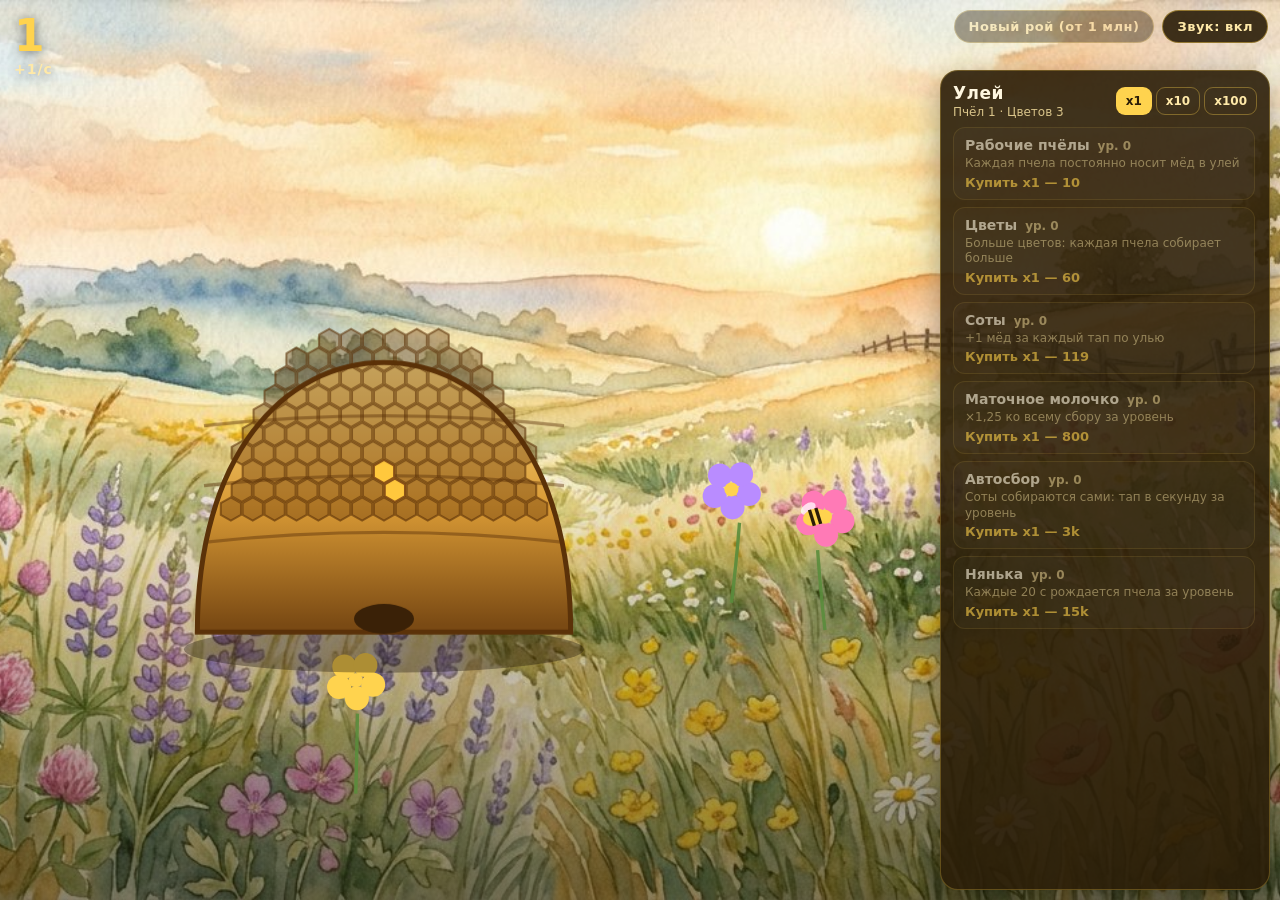
==== commit c355f105: "Замена Pulse Flip на инкрементал «Медовый рой» Улей и соты, пчёлы собирают мёд сами. Оффлайн-доход, " ====
--- a/index.html
+++ b/index.html
@@ -3,62 +3,51 @@
 <head>
   <meta charset="utf-8">
   <meta name="viewport" content="width=device-width, initial-scale=1, viewport-fit=cover, user-scalable=no">
-  <meta name="theme-color" content="#0b0620">
-  <title>Pulse Flip</title>
+  <meta name="theme-color" content="#2b1d08">
+  <title>Медовый рой</title>
   <link rel="stylesheet" href="style.css">
 </head>
 <body>
   <div id="app">
-    <canvas id="game"></canvas>
+    <canvas id="scene"></canvas>
 
-    <div id="hud">
-      <div class="score">
-        <span id="score">0</span>
-        <span id="mult">x1</span>
-        <div class="status">
-          <span id="shield-ind" class="chip">ЩИТ</span>
-          <span id="magnet-ind" class="chip">МАГНИТ</span>
+    <header id="top">
+      <div class="honey-box">
+        <span id="honey">0</span>
+        <small id="rate">+0/с</small>
+      </div>
+      <div class="pills">
+        <button id="royal-btn" class="pill" type="button" disabled>Новый рой</button>
+        <button id="sound-btn" class="pill" type="button">Звук: вкл</button>
+      </div>
+    </header>
+
+    <aside id="shop">
+      <div class="shop-head">
+        <div>
+          <b>Улей</b>
+          <small id="stats">Пчёл 1 · Цветов 3</small>
+        </div>
+        <div class="modes">
+          <button class="mode on" type="button" data-mode="1">x1</button>
+          <button class="mode" type="button" data-mode="10">x10</button>
+          <button class="mode" type="button" data-mode="100">x100</button>
         </div>
       </div>
-      <button id="pause-btn" class="icon-btn" type="button" aria-label="Пауза">II</button>
-    </div>
+      <div id="items"></div>
+    </aside>
 
-    <section id="menu" class="screen show">
-      <div class="title">
-        <div class="orb"></div>
-        <h1>PULSE FLIP</h1>
-        <p>Тапни, чтобы перевернуть гравитацию</p>
+    <div id="toasts"></div>
+
+    <div id="modal" class="modal">
+      <div class="card">
+        <h2 id="modal-title"></h2>
+        <p id="modal-text"></p>
+        <div class="modal-actions">
+          <button id="modal-cancel" class="btn" type="button">Отмена</button>
+          <button id="modal-ok" class="btn primary" type="button">Ок</button>
+        </div>
       </div>
-      <button id="play-btn" class="btn primary" type="button">Играть</button>
-      <button id="sound-btn" class="btn" type="button">Звук: вкл</button>
-      <p id="menu-best" class="best"></p>
-      <p class="rules">Собирай кристаллы · Уходи от шипов · Лови щит и магнит</p>
-    </section>
-
-    <section id="pause" class="screen">
-      <h2>Пауза</h2>
-      <button id="resume-btn" class="btn primary" type="button">Продолжить</button>
-      <button id="pause-menu-btn" class="btn" type="button">В меню</button>
-    </section>
-
-    <section id="over" class="screen">
-      <h2>Конец полёта</h2>
-      <div class="over-score">
-        <b id="over-score">0</b>
-        <span id="over-note"></span>
-      </div>
-      <div class="stats">
-        <div><span>Кристаллы</span><b id="over-gems">0</b></div>
-        <div><span>Макс. комбо</span><b id="over-combo">x0</b></div>
-        <div><span>Близко</span><b id="over-near">0</b></div>
-      </div>
-      <button id="retry-btn" class="btn primary" type="button">Ещё раз</button>
-      <button id="over-menu-btn" class="btn" type="button">В меню</button>
-    </section>
-
-    <div id="rotate">
-      <div class="phone"></div>
-      <p>Поверни телефон горизонтально</p>
     </div>
   </div>
   <script src="game.js"></script>
--- a/style.css
+++ b/style.css
@@ -1,46 +1,44 @@
 *{box-sizing:border-box;margin:0;padding:0;-webkit-tap-highlight-color:transparent}
-html,body{height:100%;background:#0b0620;overflow:hidden;overscroll-behavior:none;touch-action:none;user-select:none;-webkit-user-select:none;font-family:system-ui,-apple-system,"Segoe UI",Roboto,sans-serif;color:#fff}
+html,body{height:100%;background:#2b1d08;overflow:hidden;overscroll-behavior:none;touch-action:none;user-select:none;-webkit-user-select:none;font-family:system-ui,-apple-system,"Segoe UI",Roboto,sans-serif;color:#fff7e0}
 #app{position:fixed;inset:0;overflow:hidden}
-#game{position:absolute;left:0;top:0;width:100%;height:100%;display:block}
-#hud{position:absolute;left:0;right:0;top:0;display:flex;justify-content:space-between;align-items:flex-start;padding:calc(env(safe-area-inset-top,0px) + 12px) calc(env(safe-area-inset-right,0px) + 14px) 0 calc(env(safe-area-inset-left,0px) + 18px);pointer-events:none;opacity:0;transition:opacity .25s}
-#hud.show{opacity:1}
-.score{display:flex;flex-direction:column;align-items:flex-start}
-#score{font-size:36px;font-weight:900;letter-spacing:1px;text-shadow:0 0 16px rgba(63,243,255,.75)}
-#mult{font-size:14px;font-weight:800;color:#ffd34e;letter-spacing:2px;text-shadow:0 0 10px rgba(255,211,78,.6)}
-.status{display:flex;gap:8px;margin-top:8px}
-.chip{display:none;padding:4px 10px;border-radius:999px;font-size:11px;font-weight:800;letter-spacing:1.5px}
-.chip.show{display:inline-block;animation:rise .3s ease both}
-#shield-ind{background:rgba(77,141,255,.22);border:1px solid #4d8dff;color:#b9d6ff}
-#magnet-ind{background:rgba(155,107,255,.22);border:1px solid #9b6bff;color:#dccbff}
-.icon-btn{pointer-events:auto;width:46px;height:46px;border-radius:14px;border:1px solid rgba(255,255,255,.25);background:rgba(255,255,255,.08);color:#fff;font:900 15px system-ui,sans-serif;letter-spacing:2px;cursor:pointer}
-.screen{position:absolute;inset:0;display:none;flex-direction:column;align-items:center;justify-content:center;gap:14px;padding:24px;text-align:center;background:radial-gradient(ellipse at center,rgba(11,6,32,.25),rgba(6,3,18,.86));animation:fade .35s ease both}
-.screen.show{display:flex}
+#scene{position:absolute;left:0;top:0;width:100%;height:100%;display:block}
+#top{position:absolute;left:0;right:0;top:0;display:flex;justify-content:space-between;align-items:flex-start;padding:calc(env(safe-area-inset-top,0px) + 10px) calc(env(safe-area-inset-right,0px) + 12px) 0 calc(env(safe-area-inset-left,0px) + 14px);pointer-events:none}
+.honey-box{display:flex;flex-direction:column;align-items:flex-start;text-shadow:0 2px 12px rgba(0,0,0,.55)}
+#honey{font-size:clamp(30px,6vw,44px);font-weight:900;color:#ffd34e;letter-spacing:.5px}
+#rate{font-size:14px;font-weight:700;color:#ffe9a8;letter-spacing:1px}
+.pills{display:flex;gap:8px;pointer-events:auto}
+.pill{padding:8px 14px;border-radius:999px;border:1px solid rgba(255,211,78,.45);background:rgba(43,29,8,.9);color:#ffe9a8;font:800 13px system-ui,sans-serif;letter-spacing:.5px;cursor:pointer}
+.pill:disabled{opacity:.45;cursor:default}
+.pill.ready{background:linear-gradient(90deg,#ffb830,#ffd34e);color:#2b1d08;border:0;animation:glow 1.6s ease-in-out infinite}
+@keyframes glow{0%,100%{box-shadow:0 0 10px rgba(255,211,78,.4)}50%{box-shadow:0 0 24px rgba(255,184,48,.9)}}
+#shop{position:absolute;right:10px;top:70px;bottom:10px;width:min(330px,40vw);display:flex;flex-direction:column;gap:8px;padding:12px;border-radius:18px;background:rgba(43,29,8,.9);border:1px solid rgba(255,211,78,.25);box-shadow:0 10px 30px rgba(0,0,0,.35)}
+.shop-head{display:flex;justify-content:space-between;align-items:center;gap:8px}
+.shop-head b{font-size:17px;letter-spacing:.5px}
+.shop-head small{display:block;color:#d9c48a;font-size:12px;margin-top:2px}
+.modes{display:flex;gap:4px}
+.mode{padding:6px 9px;border-radius:9px;border:1px solid rgba(255,211,78,.35);background:transparent;color:#ffe9a8;font:800 12px system-ui,sans-serif;cursor:pointer}
+.mode.on{background:#ffd34e;color:#2b1d08;border-color:transparent}
+#items{display:flex;flex-direction:column;gap:7px;overflow-y:auto;padding-right:2px;flex:1;min-height:0}
+.item{display:flex;flex-direction:column;gap:3px;text-align:left;padding:9px 11px;border-radius:12px;border:1px solid rgba(255,211,78,.18);background:rgba(255,255,255,.04);color:#fff7e0;font:inherit;cursor:pointer;transition:transform .12s,background .2s}
+.item:active{transform:scale(.98)}
+.item:disabled{cursor:default;opacity:.6}
+.item.can{border-color:rgba(255,211,78,.7);background:rgba(255,211,78,.1)}
+.it-top{display:flex;justify-content:space-between;align-items:baseline;gap:8px}
+.it-top b{font-size:14px}
+.lv{font-size:12px;color:#d9c48a;font-weight:700}
+.it-desc{font-size:12px;color:#cdbb85;line-height:1.3}
+.it-price{font-size:13px;font-weight:800;color:#ffd34e}
+#toasts{position:absolute;left:50%;top:70px;transform:translateX(-50%);display:flex;flex-direction:column;align-items:center;gap:6px;pointer-events:none;z-index:5}
+.toast{padding:7px 16px;border-radius:999px;background:rgba(43,29,8,.85);border:1px solid rgba(255,211,78,.6);color:#ffe9a8;font-size:13px;font-weight:800;letter-spacing:.5px;animation:toastIn .35s ease both}
+@keyframes toastIn{from{opacity:0;transform:translateY(-8px)}to{opacity:1;transform:none}}
+.modal{position:absolute;inset:0;display:none;align-items:center;justify-content:center;padding:20px;background:rgba(20,12,3,.6);z-index:10}
+.modal.show{display:flex;animation:fade .25s ease both}
 @keyframes fade{from{opacity:0}to{opacity:1}}
-@keyframes rise{from{opacity:0;transform:translateY(14px)}to{opacity:1;transform:none}}
-.title{display:flex;flex-direction:column;align-items:center;animation:rise .7s ease both}
-.title h1{font-size:clamp(40px,9vw,80px);font-weight:900;letter-spacing:6px;line-height:1;background:linear-gradient(90deg,#3ff3ff,#ffffff 45%,#ff3ecf 90%);background-size:200% 100%;-webkit-background-clip:text;background-clip:text;color:transparent;animation:shine 5s linear infinite}
-@keyframes shine{from{background-position:0 0}to{background-position:200% 0}}
-.title p{margin-top:12px;color:#cfc6ff;letter-spacing:2px;font-size:clamp(12px,2.4vw,15px)}
-.orb{width:56px;height:56px;border-radius:50%;background:radial-gradient(circle at 35% 35%,#ffffff,#3ff3ff 38%,rgba(63,243,255,0) 72%);box-shadow:0 0 30px #3ff3ff,0 0 64px rgba(255,62,207,.55);animation:bob 1.6s ease-in-out infinite alternate;margin-bottom:16px}
-@keyframes bob{from{transform:translateY(-9px)}to{transform:translateY(9px)}}
-.btn{min-width:210px;padding:14px 30px;border-radius:999px;border:1px solid rgba(255,255,255,.28);background:rgba(255,255,255,.08);color:#fff;font:800 17px system-ui,sans-serif;letter-spacing:1px;cursor:pointer;transition:transform .15s,background .2s;pointer-events:auto}
-.btn:active{transform:scale(.95)}
-.btn.primary{border:0;background:linear-gradient(90deg,#ff3ecf,#3ff3ff);color:#0b0620;animation:pulse 1.8s ease-in-out infinite}
-@keyframes pulse{0%,100%{box-shadow:0 0 16px rgba(63,243,255,.4)}50%{box-shadow:0 0 36px rgba(255,62,207,.75)}}
-.best{color:#ffd34e;font-weight:800;letter-spacing:1px;font-size:14px;text-shadow:0 0 10px rgba(255,211,78,.5)}
-.rules{color:#8f86c4;font-size:12px;letter-spacing:1.5px}
-h2{font-size:clamp(28px,6vw,40px);letter-spacing:3px;font-weight:900;text-shadow:0 0 20px #ff3ecf;animation:rise .5s ease both}
-.over-score{display:flex;flex-direction:column;align-items:center;gap:4px}
-#over-score{font-size:clamp(52px,11vw,80px);font-weight:900;text-shadow:0 0 26px #3ff3ff;animation:rise .6s ease both;line-height:1}
-#over-note{color:#ffd34e;font-weight:800;letter-spacing:2px;font-size:13px}
-.stats{display:flex;gap:10px;flex-wrap:wrap;justify-content:center}
-.stats div{min-width:124px;padding:10px 14px;border-radius:14px;background:rgba(255,255,255,.06);border:1px solid rgba(255,255,255,.12);display:flex;flex-direction:column;gap:4px;animation:rise .6s ease both}
-.stats div:nth-child(2){animation-delay:.08s}
-.stats div:nth-child(3){animation-delay:.16s}
-.stats span{font-size:11px;letter-spacing:1.5px;color:#b9b2e0;text-transform:uppercase}
-.stats b{font-size:20px}
-#rotate{display:none;position:absolute;inset:0;z-index:10;flex-direction:column;align-items:center;justify-content:center;gap:18px;background:#0b0620}
-#rotate p{font-size:17px;letter-spacing:1px;color:#cfc6ff}
-.phone{width:34px;height:58px;border:3px solid #3ff3ff;border-radius:8px;box-shadow:0 0 18px rgba(63,243,255,.6);animation:turn 2.2s ease-in-out infinite}
-@keyframes turn{0%,20%{transform:rotate(0)}60%,100%{transform:rotate(90deg)}}
-@media (orientation:portrait){#rotate{display:flex}}
+.card{width:min(380px,100%);padding:22px 22px 18px;border-radius:18px;background:#3a2810;border:1px solid rgba(255,211,78,.45);box-shadow:0 20px 50px rgba(0,0,0,.5);text-align:center;display:flex;flex-direction:column;gap:12px}
+.card h2{font-size:22px;letter-spacing:.5px;color:#ffd34e}
+.card p{font-size:14px;line-height:1.5;color:#f1e3b5}
+.modal-actions{display:flex;gap:10px;justify-content:center;margin-top:6px}
+.btn{min-width:120px;padding:11px 18px;border-radius:12px;border:1px solid rgba(255,211,78,.35);background:rgba(255,255,255,.06);color:#fff7e0;font:800 15px system-ui,sans-serif;cursor:pointer}
+.btn.primary{border:0;background:linear-gradient(90deg,#ffb830,#ffd34e);color:#2b1d08}
+.btn.hidden{display:none}
+@media (max-width:640px){#shop{top:auto;bottom:8px;left:8px;right:8px;width:auto;max-height:52%}}
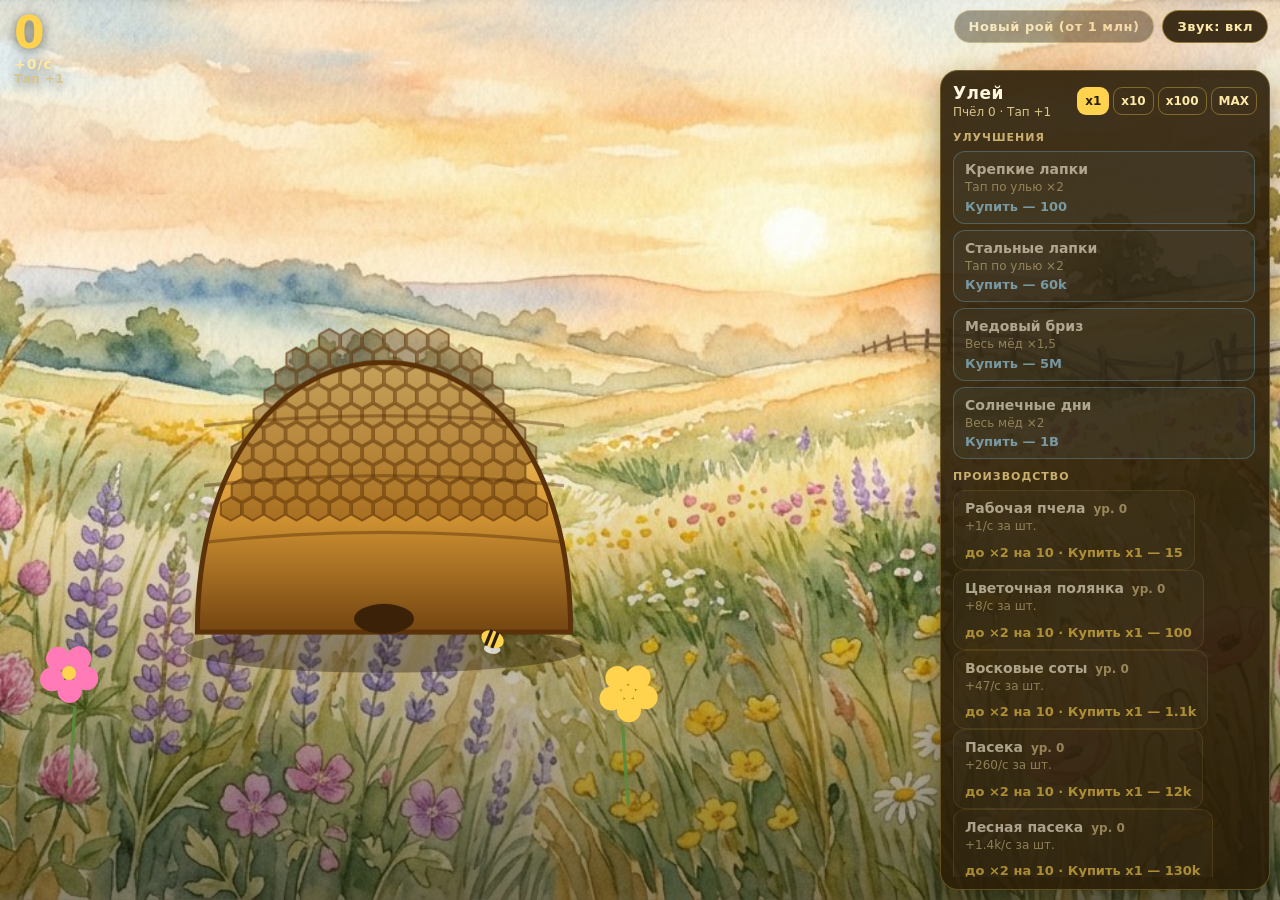
==== commit 7020b4b3: "Медовый рой v2: семь производителей, вехи ×2, улучшения, золотой взяток Цены растут x1.15, вехи на 1" ====
--- a/index.html
+++ b/index.html
@@ -15,7 +15,9 @@
       <div class="honey-box">
         <span id="honey">0</span>
         <small id="rate">+0/с</small>
+        <small id="click-info">Тап +1</small>
       </div>
+      <div id="buff" class="buff hidden"></div>
       <div class="pills">
         <button id="royal-btn" class="pill" type="button" disabled>Новый рой</button>
         <button id="sound-btn" class="pill" type="button">Звук: вкл</button>
@@ -26,15 +28,21 @@
       <div class="shop-head">
         <div>
           <b>Улей</b>
-          <small id="stats">Пчёл 1 · Цветов 3</small>
+          <small id="stats">Пчёл 1</small>
         </div>
         <div class="modes">
           <button class="mode on" type="button" data-mode="1">x1</button>
           <button class="mode" type="button" data-mode="10">x10</button>
           <button class="mode" type="button" data-mode="100">x100</button>
+          <button class="mode" type="button" data-mode="0">MAX</button>
         </div>
       </div>
-      <div id="items"></div>
+      <div id="scroll">
+        <div class="sec-title" id="ups-title">Улучшения</div>
+        <div id="ups"></div>
+        <div class="sec-title">Производство</div>
+        <div id="items"></div>
+      </div>
     </aside>
 
     <div id="toasts"></div>
--- a/style.css
+++ b/style.css
@@ -2,34 +2,44 @@
 html,body{height:100%;background:#2b1d08;overflow:hidden;overscroll-behavior:none;touch-action:none;user-select:none;-webkit-user-select:none;font-family:system-ui,-apple-system,"Segoe UI",Roboto,sans-serif;color:#fff7e0}
 #app{position:fixed;inset:0;overflow:hidden}
 #scene{position:absolute;left:0;top:0;width:100%;height:100%;display:block}
-#top{position:absolute;left:0;right:0;top:0;display:flex;justify-content:space-between;align-items:flex-start;padding:calc(env(safe-area-inset-top,0px) + 10px) calc(env(safe-area-inset-right,0px) + 12px) 0 calc(env(safe-area-inset-left,0px) + 14px);pointer-events:none}
+#top{position:absolute;left:0;right:0;top:0;display:flex;justify-content:space-between;align-items:flex-start;gap:10px;padding:calc(env(safe-area-inset-top,0px) + 10px) calc(env(safe-area-inset-right,0px) + 12px) 0 calc(env(safe-area-inset-left,0px) + 14px);pointer-events:none}
 .honey-box{display:flex;flex-direction:column;align-items:flex-start;text-shadow:0 2px 12px rgba(0,0,0,.55)}
-#honey{font-size:clamp(30px,6vw,44px);font-weight:900;color:#ffd34e;letter-spacing:.5px}
+#honey{font-size:clamp(30px,6vw,44px);font-weight:900;color:#ffd34e;letter-spacing:.5px;line-height:1.05}
 #rate{font-size:14px;font-weight:700;color:#ffe9a8;letter-spacing:1px}
+#click-info{font-size:12px;font-weight:700;color:#d9c48a;letter-spacing:.5px}
+.buff{padding:6px 12px;border-radius:999px;background:linear-gradient(90deg,#ffb830,#ffd34e);color:#2b1d08;font:800 13px system-ui,sans-serif;letter-spacing:.4px;box-shadow:0 0 14px rgba(255,211,78,.6);margin-top:4px}
+.buff.hidden{display:none}
 .pills{display:flex;gap:8px;pointer-events:auto}
 .pill{padding:8px 14px;border-radius:999px;border:1px solid rgba(255,211,78,.45);background:rgba(43,29,8,.9);color:#ffe9a8;font:800 13px system-ui,sans-serif;letter-spacing:.5px;cursor:pointer}
 .pill:disabled{opacity:.45;cursor:default}
-.pill.ready{background:linear-gradient(90deg,#ffb830,#ffd34e);color:#2b1d08;border:0;animation:glow 1.6s ease-in-out infinite}
-@keyframes glow{0%,100%{box-shadow:0 0 10px rgba(255,211,78,.4)}50%{box-shadow:0 0 24px rgba(255,184,48,.9)}}
+.pill.ready{background:linear-gradient(90deg,#ffb830,#ffd34e);color:#2b1d08;border:0}
 #shop{position:absolute;right:10px;top:70px;bottom:10px;width:min(330px,40vw);display:flex;flex-direction:column;gap:8px;padding:12px;border-radius:18px;background:rgba(43,29,8,.9);border:1px solid rgba(255,211,78,.25);box-shadow:0 10px 30px rgba(0,0,0,.35)}
 .shop-head{display:flex;justify-content:space-between;align-items:center;gap:8px}
 .shop-head b{font-size:17px;letter-spacing:.5px}
 .shop-head small{display:block;color:#d9c48a;font-size:12px;margin-top:2px}
 .modes{display:flex;gap:4px}
-.mode{padding:6px 9px;border-radius:9px;border:1px solid rgba(255,211,78,.35);background:transparent;color:#ffe9a8;font:800 12px system-ui,sans-serif;cursor:pointer}
+.mode{padding:6px 7px;border-radius:9px;border:1px solid rgba(255,211,78,.35);background:transparent;color:#ffe9a8;font:800 12px system-ui,sans-serif;cursor:pointer}
 .mode.on{background:#ffd34e;color:#2b1d08;border-color:transparent}
-#items{display:flex;flex-direction:column;gap:7px;overflow-y:auto;padding-right:2px;flex:1;min-height:0}
-.item{display:flex;flex-direction:column;gap:3px;text-align:left;padding:9px 11px;border-radius:12px;border:1px solid rgba(255,211,78,.18);background:rgba(255,255,255,.04);color:#fff7e0;font:inherit;cursor:pointer;transition:transform .12s,background .2s}
+#scroll{display:flex;flex-direction:column;gap:7px;overflow-y:auto;padding-right:2px;flex:1;min-height:0}
+.sec-title{font-size:11px;font-weight:800;letter-spacing:1px;text-transform:uppercase;color:#c9b070;margin-top:4px}
+#ups{display:flex;flex-direction:column;gap:6px}
+.sec-title.hidden{display:none}
+.item{display:flex;flex-direction:column;gap:3px;text-align:left;padding:9px 11px;border-radius:12px;border:1px solid rgba(255,211,78,.18);background:rgba(255,255,255,.04);color:#fff7e0;font:inherit;cursor:pointer;transition:transform .12s,background .2s;flex-shrink:0}
 .item:active{transform:scale(.98)}
 .item:disabled{cursor:default;opacity:.6}
 .item.can{border-color:rgba(255,211,78,.7);background:rgba(255,211,78,.1)}
+.item.up{border-color:rgba(127,211,255,.45);background:rgba(127,211,255,.08)}
+.item.up.can{border-color:rgba(127,211,255,.9);background:rgba(127,211,255,.16)}
 .it-top{display:flex;justify-content:space-between;align-items:baseline;gap:8px}
 .it-top b{font-size:14px}
 .lv{font-size:12px;color:#d9c48a;font-weight:700}
 .it-desc{font-size:12px;color:#cdbb85;line-height:1.3}
+.it-bar{height:4px;border-radius:4px;background:rgba(255,255,255,.1);overflow:hidden}
+.it-bar i{display:block;height:100%;width:0;background:linear-gradient(90deg,#ffb830,#ffd34e);border-radius:4px}
 .it-price{font-size:13px;font-weight:800;color:#ffd34e}
+.up .it-price{color:#9fe0ff}
 #toasts{position:absolute;left:50%;top:70px;transform:translateX(-50%);display:flex;flex-direction:column;align-items:center;gap:6px;pointer-events:none;z-index:5}
-.toast{padding:7px 16px;border-radius:999px;background:rgba(43,29,8,.85);border:1px solid rgba(255,211,78,.6);color:#ffe9a8;font-size:13px;font-weight:800;letter-spacing:.5px;animation:toastIn .35s ease both}
+.toast{padding:7px 16px;border-radius:999px;background:rgba(43,29,8,.85);border:1px solid rgba(255,211,78,.6);color:#ffe9a8;font-size:13px;font-weight:800;letter-spacing:.5px;animation:toastIn .35s ease both;white-space:nowrap}
 @keyframes toastIn{from{opacity:0;transform:translateY(-8px)}to{opacity:1;transform:none}}
 .modal{position:absolute;inset:0;display:none;align-items:center;justify-content:center;padding:20px;background:rgba(20,12,3,.6);z-index:10}
 .modal.show{display:flex;animation:fade .25s ease both}
@@ -41,4 +51,4 @@
 .btn{min-width:120px;padding:11px 18px;border-radius:12px;border:1px solid rgba(255,211,78,.35);background:rgba(255,255,255,.06);color:#fff7e0;font:800 15px system-ui,sans-serif;cursor:pointer}
 .btn.primary{border:0;background:linear-gradient(90deg,#ffb830,#ffd34e);color:#2b1d08}
 .btn.hidden{display:none}
-@media (max-width:640px){#shop{top:auto;bottom:8px;left:8px;right:8px;width:auto;max-height:52%}}
+@media (max-width:640px){#shop{top:auto;bottom:8px;left:8px;right:8px;width:auto;max-height:50%}#toasts{top:auto;bottom:calc(50% + 10px)}}
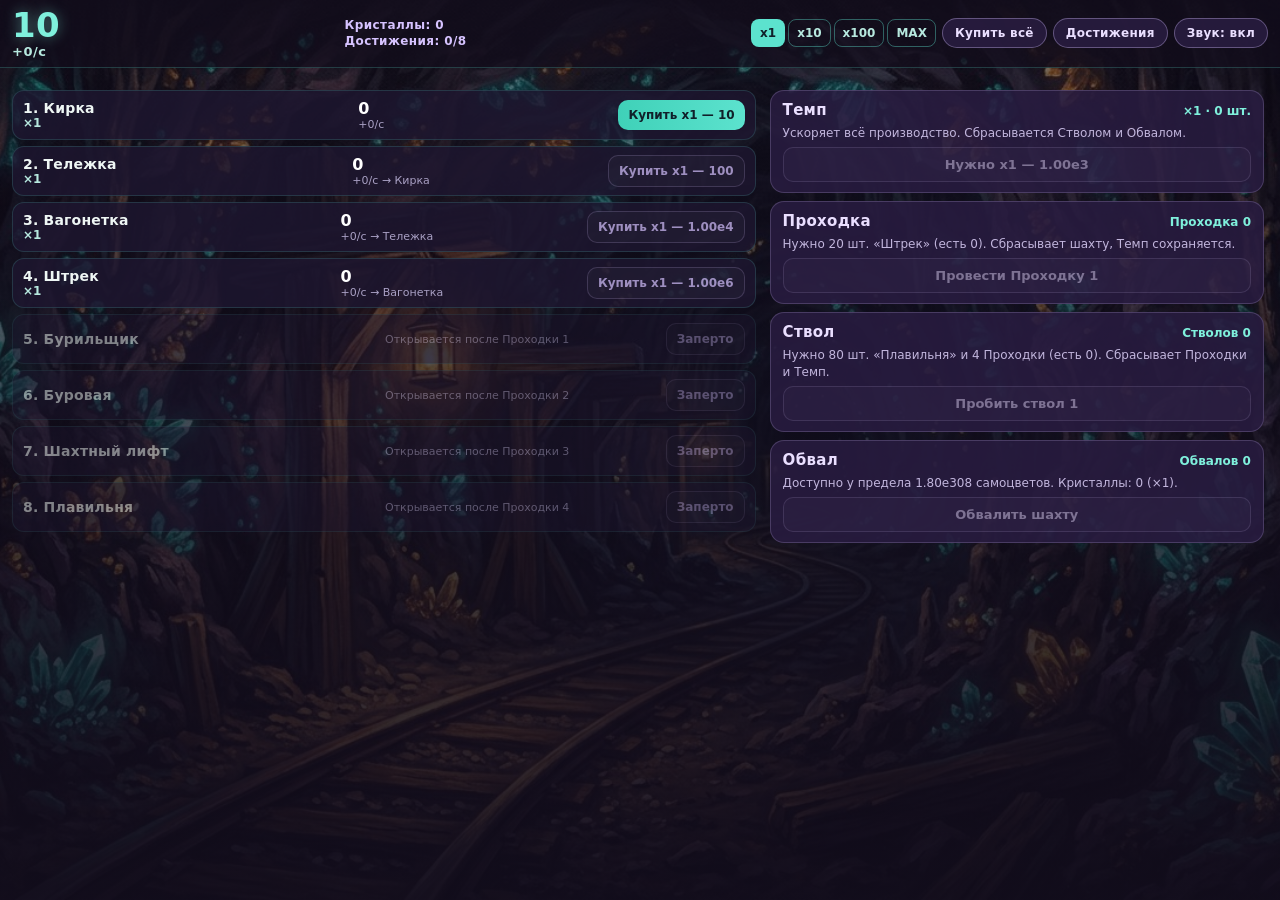
==== commit 7cbb7f7e: "Самоцветная шахта: инкрементал про шахту вместо Медового роя Тиры машин, Проходка, Ствол, Темп, Обва" ====
--- a/index.html
+++ b/index.html
@@ -3,47 +3,59 @@
 <head>
   <meta charset="utf-8">
   <meta name="viewport" content="width=device-width, initial-scale=1, viewport-fit=cover, user-scalable=no">
-  <meta name="theme-color" content="#2b1d08">
-  <title>Медовый рой</title>
+  <meta name="theme-color" content="#120d1c">
+  <title>Самоцветная шахта</title>
   <link rel="stylesheet" href="style.css">
 </head>
 <body>
   <div id="app">
-    <canvas id="scene"></canvas>
-
     <header id="top">
-      <div class="honey-box">
-        <span id="honey">0</span>
+      <div class="gem-box">
+        <span id="gems">0</span>
         <small id="rate">+0/с</small>
-        <small id="click-info">Тап +1</small>
       </div>
-      <div id="buff" class="buff hidden"></div>
-      <div class="pills">
-        <button id="royal-btn" class="pill" type="button" disabled>Новый рой</button>
-        <button id="sound-btn" class="pill" type="button">Звук: вкл</button>
+      <div class="meta">
+        <span id="crys">Кристаллы: 0</span>
+        <span id="ach-count">Достижения: 0/8</span>
       </div>
-    </header>
-
-    <aside id="shop">
-      <div class="shop-head">
-        <div>
-          <b>Улей</b>
-          <small id="stats">Пчёл 1</small>
-        </div>
+      <div class="actions">
         <div class="modes">
           <button class="mode on" type="button" data-mode="1">x1</button>
           <button class="mode" type="button" data-mode="10">x10</button>
           <button class="mode" type="button" data-mode="100">x100</button>
           <button class="mode" type="button" data-mode="0">MAX</button>
         </div>
+        <button id="maxall" class="pill" type="button">Купить всё</button>
+        <button id="ach-btn" class="pill" type="button">Достижения</button>
+        <button id="sound-btn" class="pill" type="button">Звук: вкл</button>
       </div>
-      <div id="scroll">
-        <div class="sec-title" id="ups-title">Улучшения</div>
-        <div id="ups"></div>
-        <div class="sec-title">Производство</div>
-        <div id="items"></div>
-      </div>
-    </aside>
+    </header>
+
+    <div class="wrap">
+      <section id="tiers"></section>
+      <section id="layers">
+        <div class="layer" id="tempo-box">
+          <div class="l-top"><b>Темп</b><span id="tempo-info"></span></div>
+          <div class="l-desc">Ускоряет всё производство. Сбрасывается Стволом и Обвалом.</div>
+          <button id="tempo-btn" class="btn" type="button"></button>
+        </div>
+        <div class="layer" id="boost-box">
+          <div class="l-top"><b>Проходка</b><span id="boost-info"></span></div>
+          <div class="l-desc" id="boost-note"></div>
+          <button id="boost-btn" class="btn" type="button"></button>
+        </div>
+        <div class="layer" id="shaft-box">
+          <div class="l-top"><b>Ствол</b><span id="shaft-info"></span></div>
+          <div class="l-desc" id="shaft-note"></div>
+          <button id="shaft-btn" class="btn" type="button"></button>
+        </div>
+        <div class="layer" id="collapse-box">
+          <div class="l-top"><b>Обвал</b><span id="collapse-info"></span></div>
+          <div class="l-desc" id="collapse-note"></div>
+          <button id="collapse-btn" class="btn" type="button"></button>
+        </div>
+      </section>
+    </div>
 
     <div id="toasts"></div>
 
--- a/style.css
+++ b/style.css
@@ -1,54 +1,53 @@
 *{box-sizing:border-box;margin:0;padding:0;-webkit-tap-highlight-color:transparent}
-html,body{height:100%;background:#2b1d08;overflow:hidden;overscroll-behavior:none;touch-action:none;user-select:none;-webkit-user-select:none;font-family:system-ui,-apple-system,"Segoe UI",Roboto,sans-serif;color:#fff7e0}
-#app{position:fixed;inset:0;overflow:hidden}
-#scene{position:absolute;left:0;top:0;width:100%;height:100%;display:block}
-#top{position:absolute;left:0;right:0;top:0;display:flex;justify-content:space-between;align-items:flex-start;gap:10px;padding:calc(env(safe-area-inset-top,0px) + 10px) calc(env(safe-area-inset-right,0px) + 12px) 0 calc(env(safe-area-inset-left,0px) + 14px);pointer-events:none}
-.honey-box{display:flex;flex-direction:column;align-items:flex-start;text-shadow:0 2px 12px rgba(0,0,0,.55)}
-#honey{font-size:clamp(30px,6vw,44px);font-weight:900;color:#ffd34e;letter-spacing:.5px;line-height:1.05}
-#rate{font-size:14px;font-weight:700;color:#ffe9a8;letter-spacing:1px}
-#click-info{font-size:12px;font-weight:700;color:#d9c48a;letter-spacing:.5px}
-.buff{padding:6px 12px;border-radius:999px;background:linear-gradient(90deg,#ffb830,#ffd34e);color:#2b1d08;font:800 13px system-ui,sans-serif;letter-spacing:.4px;box-shadow:0 0 14px rgba(255,211,78,.6);margin-top:4px}
-.buff.hidden{display:none}
-.pills{display:flex;gap:8px;pointer-events:auto}
-.pill{padding:8px 14px;border-radius:999px;border:1px solid rgba(255,211,78,.45);background:rgba(43,29,8,.9);color:#ffe9a8;font:800 13px system-ui,sans-serif;letter-spacing:.5px;cursor:pointer}
+html,body{height:100%;background:#120d1c;overflow:hidden;overscroll-behavior:none;touch-action:manipulation;user-select:none;-webkit-user-select:none;font-family:system-ui,-apple-system,"Segoe UI",Roboto,sans-serif;color:#eef6f4}
+#app{position:fixed;inset:0;overflow:hidden;background:#120d1c url("assets/mine.jpg") center/cover no-repeat}
+#app::before{content:"";position:absolute;inset:0;background:linear-gradient(180deg,rgba(18,13,28,.55) 0%,rgba(18,13,28,.8) 60%,rgba(18,13,28,.92) 100%);pointer-events:none}
+#top{position:absolute;left:0;right:0;top:0;z-index:2;display:flex;flex-wrap:wrap;align-items:center;justify-content:space-between;gap:8px 12px;padding:calc(env(safe-area-inset-top,0px) + 8px) calc(env(safe-area-inset-right,0px) + 12px) 8px calc(env(safe-area-inset-left,0px) + 12px);background:rgba(18,13,28,.72);border-bottom:1px solid rgba(92,226,206,.22)}
+.gem-box{display:flex;flex-direction:column;align-items:flex-start;min-width:0}
+#gems{font-size:clamp(24px,5vw,34px);font-weight:900;color:#7ff0dc;letter-spacing:.3px;line-height:1.05;text-shadow:0 0 14px rgba(127,240,220,.45);font-variant-numeric:tabular-nums}
+#rate{font-size:13px;font-weight:700;color:#b7e9df;letter-spacing:.5px}
+.meta{display:flex;flex-direction:column;gap:2px;font-size:12px;font-weight:700;color:#d6c3ff;letter-spacing:.4px}
+.actions{display:flex;flex-wrap:wrap;align-items:center;gap:6px}
+.modes{display:flex;gap:3px}
+.mode{padding:6px 8px;border-radius:8px;border:1px solid rgba(92,226,206,.4);background:transparent;color:#b7e9df;font:800 12px system-ui,sans-serif;cursor:pointer}
+.mode.on{background:#5ce2ce;color:#10202a;border-color:transparent}
+.pill{padding:7px 12px;border-radius:999px;border:1px solid rgba(214,195,255,.35);background:rgba(40,28,64,.9);color:#eadfff;font:800 12px system-ui,sans-serif;letter-spacing:.3px;cursor:pointer}
 .pill:disabled{opacity:.45;cursor:default}
-.pill.ready{background:linear-gradient(90deg,#ffb830,#ffd34e);color:#2b1d08;border:0}
-#shop{position:absolute;right:10px;top:70px;bottom:10px;width:min(330px,40vw);display:flex;flex-direction:column;gap:8px;padding:12px;border-radius:18px;background:rgba(43,29,8,.9);border:1px solid rgba(255,211,78,.25);box-shadow:0 10px 30px rgba(0,0,0,.35)}
-.shop-head{display:flex;justify-content:space-between;align-items:center;gap:8px}
-.shop-head b{font-size:17px;letter-spacing:.5px}
-.shop-head small{display:block;color:#d9c48a;font-size:12px;margin-top:2px}
-.modes{display:flex;gap:4px}
-.mode{padding:6px 7px;border-radius:9px;border:1px solid rgba(255,211,78,.35);background:transparent;color:#ffe9a8;font:800 12px system-ui,sans-serif;cursor:pointer}
-.mode.on{background:#ffd34e;color:#2b1d08;border-color:transparent}
-#scroll{display:flex;flex-direction:column;gap:7px;overflow-y:auto;padding-right:2px;flex:1;min-height:0}
-.sec-title{font-size:11px;font-weight:800;letter-spacing:1px;text-transform:uppercase;color:#c9b070;margin-top:4px}
-#ups{display:flex;flex-direction:column;gap:6px}
-.sec-title.hidden{display:none}
-.item{display:flex;flex-direction:column;gap:3px;text-align:left;padding:9px 11px;border-radius:12px;border:1px solid rgba(255,211,78,.18);background:rgba(255,255,255,.04);color:#fff7e0;font:inherit;cursor:pointer;transition:transform .12s,background .2s;flex-shrink:0}
-.item:active{transform:scale(.98)}
-.item:disabled{cursor:default;opacity:.6}
-.item.can{border-color:rgba(255,211,78,.7);background:rgba(255,211,78,.1)}
-.item.up{border-color:rgba(127,211,255,.45);background:rgba(127,211,255,.08)}
-.item.up.can{border-color:rgba(127,211,255,.9);background:rgba(127,211,255,.16)}
-.it-top{display:flex;justify-content:space-between;align-items:baseline;gap:8px}
-.it-top b{font-size:14px}
-.lv{font-size:12px;color:#d9c48a;font-weight:700}
-.it-desc{font-size:12px;color:#cdbb85;line-height:1.3}
-.it-bar{height:4px;border-radius:4px;background:rgba(255,255,255,.1);overflow:hidden}
-.it-bar i{display:block;height:100%;width:0;background:linear-gradient(90deg,#ffb830,#ffd34e);border-radius:4px}
-.it-price{font-size:13px;font-weight:800;color:#ffd34e}
-.up .it-price{color:#9fe0ff}
-#toasts{position:absolute;left:50%;top:70px;transform:translateX(-50%);display:flex;flex-direction:column;align-items:center;gap:6px;pointer-events:none;z-index:5}
-.toast{padding:7px 16px;border-radius:999px;background:rgba(43,29,8,.85);border:1px solid rgba(255,211,78,.6);color:#ffe9a8;font-size:13px;font-weight:800;letter-spacing:.5px;animation:toastIn .35s ease both;white-space:nowrap}
+.wrap{position:absolute;left:0;right:0;top:var(--top-h,118px);bottom:0;z-index:1;display:grid;grid-template-columns:minmax(0,1.5fr) minmax(0,1fr);gap:10px;padding:10px calc(env(safe-area-inset-right,0px) + 12px) calc(env(safe-area-inset-bottom,0px) + 10px) calc(env(safe-area-inset-left,0px) + 12px)}
+#tiers{display:flex;flex-direction:column;gap:6px;overflow-y:auto;min-height:0;padding-right:4px}
+.row{display:grid;grid-template-columns:minmax(0,1.3fr) minmax(0,1fr) auto;align-items:center;gap:10px;padding:8px 10px;border-radius:12px;background:rgba(30,22,48,.82);border:1px solid rgba(92,226,206,.16)}
+.row.locked{opacity:.5}
+.r-main{display:flex;flex-direction:column;min-width:0}
+.r-name{font-size:14px;letter-spacing:.2px;white-space:nowrap;overflow:hidden;text-overflow:ellipsis}
+.r-mult{font-size:12px;color:#b7e9df;font-weight:700}
+.r-amt{display:flex;flex-direction:column;min-width:0}
+.r-n{font-size:16px;font-weight:800;color:#fff;font-variant-numeric:tabular-nums}
+.r-prod{font-size:11px;color:#a9a0c4;white-space:nowrap;overflow:hidden;text-overflow:ellipsis}
+.r-buy{padding:8px 10px;border-radius:10px;border:1px solid rgba(214,195,255,.25);background:rgba(255,255,255,.04);color:#d6c3ff;font:800 12px system-ui,sans-serif;cursor:pointer;white-space:nowrap}
+.r-buy.can{background:linear-gradient(90deg,#3fd1b8,#5ce2ce);color:#10202a;border:0}
+.r-buy:disabled{cursor:default;opacity:.7}
+#layers{display:flex;flex-direction:column;gap:8px;overflow-y:auto;min-height:0;padding-right:4px}
+.layer{padding:10px 12px;border-radius:14px;background:rgba(40,28,64,.88);border:1px solid rgba(214,195,255,.2);display:flex;flex-direction:column;gap:6px}
+.l-top{display:flex;justify-content:space-between;align-items:baseline;gap:8px}
+.l-top b{font-size:15px;letter-spacing:.3px;color:#eadfff}
+.l-top span{font-size:12px;font-weight:700;color:#7ff0dc}
+.l-desc{font-size:12px;line-height:1.35;color:#c2b6dd}
+.btn{padding:9px 12px;border-radius:10px;border:1px solid rgba(214,195,255,.3);background:rgba(255,255,255,.05);color:#eadfff;font:800 13px system-ui,sans-serif;cursor:pointer}
+.btn:disabled{opacity:.45;cursor:default}
+.btn.primary{border:0;background:linear-gradient(90deg,#8e6cff,#c09bff);color:#fff}
+.btn.hidden{display:none}
+#toasts{position:absolute;left:50%;top:calc(var(--top-h,118px) + 8px);transform:translateX(-50%);display:flex;flex-direction:column;align-items:center;gap:6px;pointer-events:none;z-index:5}
+.toast{padding:7px 16px;border-radius:999px;background:rgba(18,13,28,.9);border:1px solid rgba(92,226,206,.6);color:#b7fff2;font-size:13px;font-weight:800;letter-spacing:.3px;animation:toastIn .35s ease both;white-space:nowrap}
 @keyframes toastIn{from{opacity:0;transform:translateY(-8px)}to{opacity:1;transform:none}}
-.modal{position:absolute;inset:0;display:none;align-items:center;justify-content:center;padding:20px;background:rgba(20,12,3,.6);z-index:10}
+.modal{position:absolute;inset:0;display:none;align-items:center;justify-content:center;padding:20px;background:rgba(8,5,14,.7);z-index:10}
 .modal.show{display:flex;animation:fade .25s ease both}
 @keyframes fade{from{opacity:0}to{opacity:1}}
-.card{width:min(380px,100%);padding:22px 22px 18px;border-radius:18px;background:#3a2810;border:1px solid rgba(255,211,78,.45);box-shadow:0 20px 50px rgba(0,0,0,.5);text-align:center;display:flex;flex-direction:column;gap:12px}
-.card h2{font-size:22px;letter-spacing:.5px;color:#ffd34e}
-.card p{font-size:14px;line-height:1.5;color:#f1e3b5}
+.card{width:min(440px,100%);max-height:90%;overflow-y:auto;padding:22px 22px 18px;border-radius:18px;background:#1d1530;border:1px solid rgba(92,226,206,.4);box-shadow:0 20px 50px rgba(0,0,0,.6);display:flex;flex-direction:column;gap:12px}
+.card h2{font-size:21px;letter-spacing:.3px;color:#7ff0dc}
+.card p{font-size:14px;line-height:1.5;color:#dcd2f2;white-space:pre-line;text-align:left}
 .modal-actions{display:flex;gap:10px;justify-content:center;margin-top:6px}
-.btn{min-width:120px;padding:11px 18px;border-radius:12px;border:1px solid rgba(255,211,78,.35);background:rgba(255,255,255,.06);color:#fff7e0;font:800 15px system-ui,sans-serif;cursor:pointer}
-.btn.primary{border:0;background:linear-gradient(90deg,#ffb830,#ffd34e);color:#2b1d08}
-.btn.hidden{display:none}
-@media (max-width:640px){#shop{top:auto;bottom:8px;left:8px;right:8px;width:auto;max-height:50%}#toasts{top:auto;bottom:calc(50% + 10px)}}
+.modal-actions .btn{min-width:120px}
+@media (max-width:760px){
+  .wrap{position:absolute;top:var(--top-h,150px);overflow-y:auto;display:flex;flex-direction:column}
+  #tiers,#layers{overflow:visible;min-height:auto}
+}
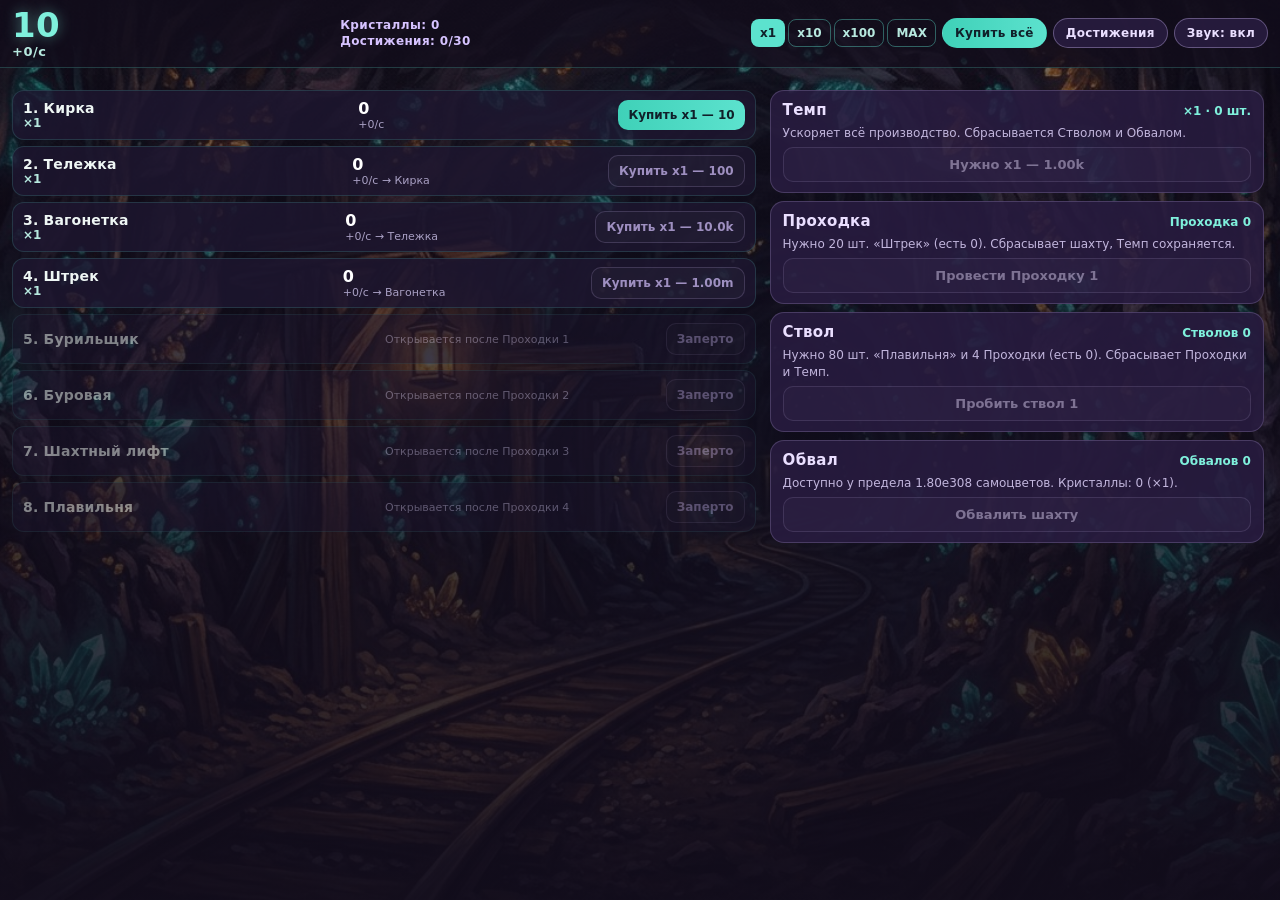
==== commit af4b283e: "Самоцветная шахта v2: сокращения чисел (k, m, b, qd, qn, sx, sp), 30 достижений с наградами, подсвет" ====
--- a/index.html
+++ b/index.html
@@ -16,7 +16,7 @@
       </div>
       <div class="meta">
         <span id="crys">Кристаллы: 0</span>
-        <span id="ach-count">Достижения: 0/8</span>
+        <span id="ach-count">Достижения: 0/30</span>
       </div>
       <div class="actions">
         <div class="modes">
@@ -59,6 +59,17 @@
 
     <div id="toasts"></div>
 
+    <div id="ach-view" class="modal">
+      <div class="card ach-card">
+        <h2>Достижения</h2>
+        <p id="ach-sum"></p>
+        <div id="ach-list" class="ach-list"></div>
+        <div class="modal-actions">
+          <button id="ach-close" class="btn primary" type="button">Закрыть</button>
+        </div>
+      </div>
+    </div>
+
     <div id="modal" class="modal">
       <div class="card">
         <h2 id="modal-title"></h2>
--- a/style.css
+++ b/style.css
@@ -47,6 +47,26 @@
 .card p{font-size:14px;line-height:1.5;color:#dcd2f2;white-space:pre-line;text-align:left}
 .modal-actions{display:flex;gap:10px;justify-content:center;margin-top:6px}
 .modal-actions .btn{min-width:120px}
+.pill.can{border-color:transparent;background:linear-gradient(90deg,#3fd1b8,#5ce2ce);color:#10202a}
+.btn.can{border:0;background:linear-gradient(90deg,#3fd1b8,#5ce2ce);color:#10202a;font-weight:900}
+.can{animation:ready 1.8s ease-in-out infinite}
+@keyframes ready{0%,100%{box-shadow:0 0 0 0 rgba(127,240,220,0)}50%{box-shadow:0 0 14px 2px rgba(127,240,220,.5)}}
+.layer{transition:border-color .2s}
+.layer.ready{border-color:rgba(127,240,220,.7)}
+.ach-card{width:min(480px,100%)}
+.ach-list{display:flex;flex-direction:column;gap:8px}
+.ach{padding:10px 12px;border-radius:12px;background:rgba(30,22,48,.9);border:1px solid rgba(214,195,255,.18);display:flex;flex-direction:column;gap:5px}
+.ach.done{border-color:rgba(127,240,220,.55)}
+.ach-h{display:flex;justify-content:space-between;align-items:baseline;gap:8px}
+.ach-name{font-size:14px;letter-spacing:.2px;color:#eadfff}
+.ach.done .ach-name{color:#7ff0dc}
+.ach-st{font-size:11px;font-weight:800;color:#7ff0dc;letter-spacing:.4px}
+.ach-d{font-size:12px;line-height:1.35;color:#c2b6dd}
+.ach-bar{height:5px;border-radius:3px;background:rgba(255,255,255,.08);overflow:hidden}
+.ach-bar i{display:block;height:100%;width:0;border-radius:3px;background:linear-gradient(90deg,#8e6cff,#5ce2ce)}
+.ach-p{display:flex;justify-content:space-between;gap:8px;font-size:11px;color:#a9a0c4;font-variant-numeric:tabular-nums}
+.ach-r{color:#b7e9df;font-weight:700;text-align:right}
+@media (prefers-reduced-motion:reduce){.can{animation:none}}
 @media (max-width:760px){
   .wrap{position:absolute;top:var(--top-h,150px);overflow-y:auto;display:flex;flex-direction:column}
   #tiers,#layers{overflow:visible;min-height:auto}
